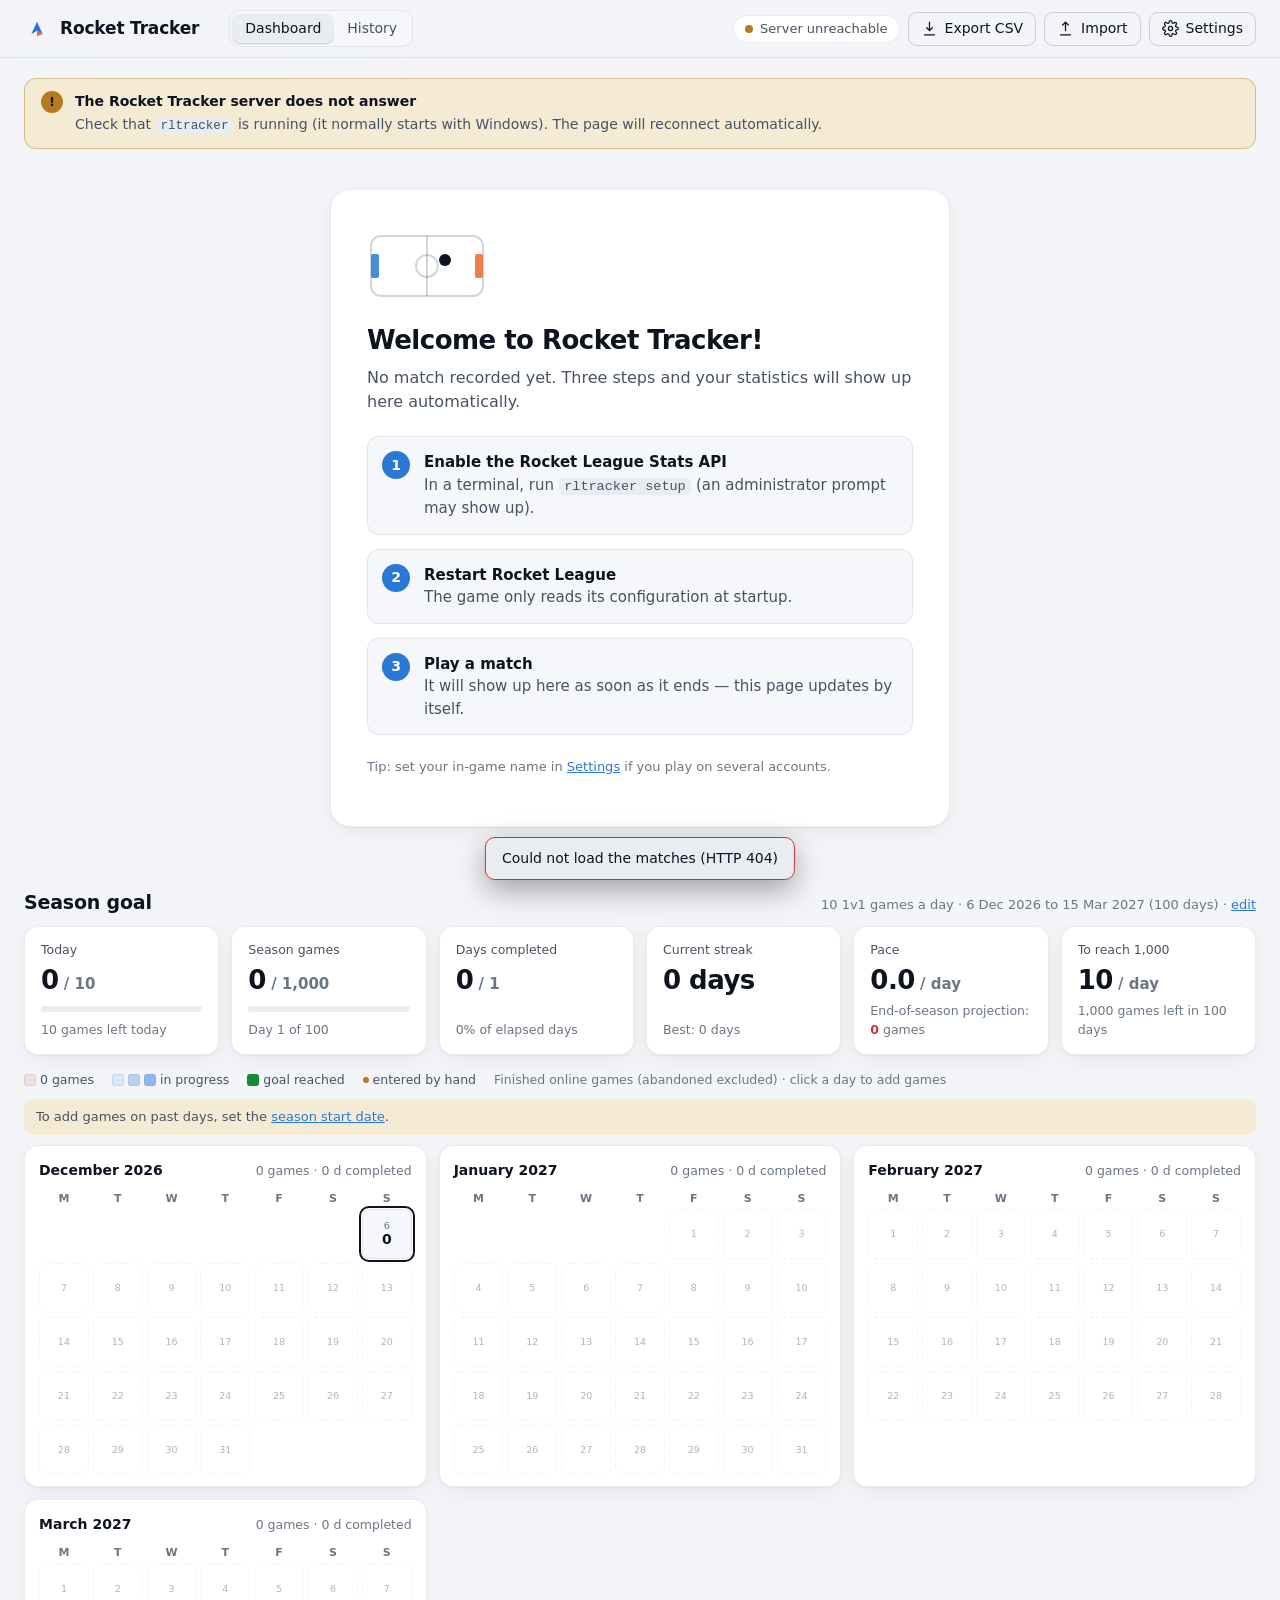
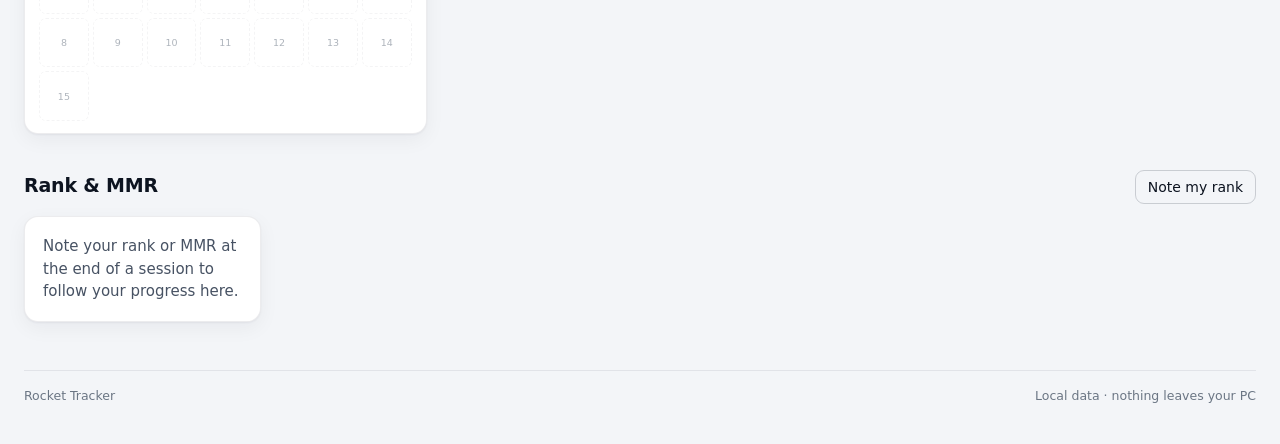
==== web/index.html @ 17d95bed "Leave out spectated matches and remove other accounts (v0.15.0) A match watched as a spectator is no" ====
<!doctype html>
<html lang="fr">
<head>
  <meta charset="utf-8">
  <meta name="viewport" content="width=device-width, initial-scale=1">
  <meta name="color-scheme" content="dark light">
  <title>Rocket Tracker</title>
  <link rel="icon" href="data:image/svg+xml,%3Csvg xmlns='http://www.w3.org/2000/svg' viewBox='0 0 32 32'%3E%3Ccircle cx='16' cy='16' r='14' fill='%230f1620'/%3E%3Cpath d='M9 22 L16 7 L23 22 L16 18 Z' fill='%233987e5'/%3E%3Cpath d='M16 18 L23 22 L16 25 Z' fill='%23d95926'/%3E%3C/svg%3E">
  <link rel="stylesheet" href="style.css">
</head>
<!-- Texts: data-i18n / data-i18n-html / data-i18n-attr keys of i18n.js (the French content is only a fallback). -->
<body>
  <header class="topbar">
    <div class="topbar-inner">
      <a class="brand" href="#/" data-i18n-attr="aria-label:ui.brandAria">
        <svg class="brand-mark" viewBox="0 0 32 32" aria-hidden="true">
          <path d="M9 22 L16 7 L23 22 L16 18 Z" fill="var(--us)"/>
          <path d="M16 18 L23 22 L16 25 Z" fill="var(--them)"/>
        </svg>
        <span>Rocket Tracker</span>
      </a>
      <nav class="nav" data-i18n-attr="aria-label:ui.mainNav">
        <a href="#/" data-nav="dash" data-i18n="nav.dash">Tableau de bord</a>
        <a href="#/history" data-nav="history" data-i18n="nav.history">Historique</a>
        <a href="#/players" data-nav="players" id="nav-players" hidden data-i18n="nav.players">Joueurs</a>
      </nav>
      <div class="topbar-actions">
        <label class="profile-switch" id="profile-switch" hidden>
          <span class="sr-only" data-i18n="profile.label">Compte affiché</span>
          <svg viewBox="0 0 24 24" aria-hidden="true"><circle cx="12" cy="8" r="4"/><path d="M4 21c1.5-4 4.5-6 8-6s6.5 2 8 6"/></svg>
          <select id="profile-sel" class="select" data-i18n-attr="title:profile.label"></select>
        </label>
        <button type="button" id="profile-del" class="icon-btn" hidden data-i18n-attr="title:profile.delete;aria-label:profile.delete">
          <svg viewBox="0 0 24 24" aria-hidden="true"><path d="M4 7h16M10 11v6M14 11v6M6 7l1 13h10l1-13M9 7V4h6v3"/></svg>
        </button>
        <span id="conn-pill" class="pill pill-muted" data-i18n-attr="title:st.pillTip">
          <span class="dot"></span><span class="pill-label" data-i18n="ui.connecting">Connexion…</span>
        </span>
        <a id="export-csv" class="btn btn-ghost" href="/api/export.csv" download data-i18n-attr="title:ui.exportTip">
          <svg viewBox="0 0 24 24" aria-hidden="true"><path d="M12 3v12m0 0-4-4m4 4 4-4M5 21h14" /></svg>
          <span class="hide-sm" data-i18n="ui.export">Export CSV</span>
        </a>
        <button id="import-btn" class="btn btn-ghost" type="button" data-i18n-attr="title:ui.importTip">
          <svg viewBox="0 0 24 24" aria-hidden="true"><path d="M12 15V3m0 0-4 4m4-4 4 4M5 21h14" /></svg>
          <span class="hide-sm" data-i18n="ui.import">Importer</span>
        </button>
        <input id="import-file" type="file" accept=".db,.json" multiple hidden>
        <button id="open-settings" class="btn btn-ghost" type="button" data-i18n-attr="title:ui.settings">
          <svg viewBox="0 0 24 24" aria-hidden="true"><circle cx="12" cy="12" r="3"/><path d="M19.4 15a1.7 1.7 0 0 0 .3 1.8l.1.1a2 2 0 1 1-2.8 2.8l-.1-.1a1.7 1.7 0 0 0-1.8-.3 1.7 1.7 0 0 0-1 1.5V21a2 2 0 1 1-4 0v-.1a1.7 1.7 0 0 0-1.1-1.5 1.7 1.7 0 0 0-1.8.3l-.1.1a2 2 0 1 1-2.8-2.8l.1-.1a1.7 1.7 0 0 0 .3-1.8 1.7 1.7 0 0 0-1.5-1H3a2 2 0 1 1 0-4h.1a1.7 1.7 0 0 0 1.5-1.1 1.7 1.7 0 0 0-.3-1.8l-.1-.1a2 2 0 1 1 2.8-2.8l.1.1a1.7 1.7 0 0 0 1.8.3H9a1.7 1.7 0 0 0 1-1.5V3a2 2 0 1 1 4 0v.1a1.7 1.7 0 0 0 1 1.5 1.7 1.7 0 0 0 1.8-.3l.1-.1a2 2 0 1 1 2.8 2.8l-.1.1a1.7 1.7 0 0 0-.3 1.8V9a1.7 1.7 0 0 0 1.5 1H21a2 2 0 1 1 0 4h-.1a1.7 1.7 0 0 0-1.5 1z"/></svg>
          <span class="hide-sm" data-i18n="ui.settings">Réglages</span>
        </button>
        <div id="user-menu" class="user-menu" hidden>
          <button type="button" class="btn btn-ghost" data-open-devices data-i18n-attr="title:ui.devicesTip">
            <svg viewBox="0 0 24 24" aria-hidden="true"><rect x="3" y="4" width="18" height="12" rx="2"/><path d="M8 20h8M12 16v4"/></svg>
            <span class="hide-sm" data-i18n="ui.devices">Appareils</span>
          </button>
          <form method="post" action="/auth/logout" class="logout-form">
            <button type="submit" class="btn btn-ghost user-btn" data-i18n-attr="title:ui.logoutTip">
              <span class="avatar sm" id="me-avatar" aria-hidden="true"></span><span class="hide-sm" id="me-name"></span>
              <svg viewBox="0 0 24 24" aria-hidden="true"><path d="M15 4h3a2 2 0 0 1 2 2v12a2 2 0 0 1-2 2h-3M10 17l5-5-5-5M15 12H4"/></svg>
              <span class="sr-only" data-i18n="ui.logout">Déconnexion</span>
            </button>
          </form>
        </div>
      </div>
    </div>
  </header>

  <main class="container">
    <section id="player-banner" class="card player-banner" hidden data-i18n-attr="aria-label:ui.playerShown"></section>
    <div id="warnings" class="warnings" aria-live="polite"></div>
    <section id="live" class="live" hidden aria-live="polite"></section>

    <!-- Onboarding (no match recorded yet) -->
    <section id="onboarding" class="onboarding" hidden>
      <div class="onboarding-card">
        <svg class="onboarding-art" viewBox="0 0 120 80" aria-hidden="true">
          <rect x="4" y="10" width="112" height="60" rx="10" fill="none" stroke="var(--border-strong)" stroke-width="2"/>
          <line x1="60" y1="10" x2="60" y2="70" stroke="var(--border-strong)" stroke-width="2"/>
          <circle cx="60" cy="40" r="11" fill="none" stroke="var(--border-strong)" stroke-width="2"/>
          <rect x="4" y="28" width="8" height="24" rx="2" fill="var(--us)" opacity=".85"/>
          <rect x="108" y="28" width="8" height="24" rx="2" fill="var(--them)" opacity=".85"/>
          <circle cx="78" cy="34" r="6" fill="var(--text)"/>
        </svg>
        <h1 data-i18n-html="onb.localTitle">Bienvenue sur Rocket Tracker&nbsp;!</h1>
        <p class="lead" data-i18n="onb.localLead">Aucun match enregistré pour l’instant. Trois étapes et vos statistiques apparaîtront ici automatiquement.</p>
        <ol class="steps">
          <li><span class="step-n">1</span><div data-i18n-html="onb.local1"><strong>Activez l’API Stats de Rocket League</strong><br>Dans un terminal, lancez <code>rltracker setup</code> (une demande d’autorisation administrateur peut apparaître).</div></li>
          <li><span class="step-n">2</span><div data-i18n-html="onb.local2"><strong>Redémarrez Rocket League</strong><br>Le jeu ne lit sa configuration qu’au démarrage.</div></li>
          <li><span class="step-n">3</span><div data-i18n-html="onb.local3"><strong>Jouez un match</strong><br>Il apparaîtra ici dès la fin de la partie — cette page se met à jour toute seule.</div></li>
        </ol>
        <p class="muted small" data-i18n-html="onb.localTip">Astuce&nbsp;: renseignez votre pseudo dans <button type="button" class="linklike" data-open-settings>Réglages</button> si vous jouez sur plusieurs comptes.</p>
      </div>
    </section>

    <div id="dashboard" hidden>
      <!-- Season goal (independent of the filters below) -->
      <section class="section goal-section" aria-labelledby="h-goal" id="goal-section">
        <div class="section-head">
          <h2 id="h-goal" data-i18n="ui.goalTitle">Objectif saison</h2>
          <p class="section-sub"><span id="goal-sub"></span><span data-goal-edit> · <button type="button" class="linklike" data-open-settings data-i18n="ui.edit">modifier</button></span></p>
        </div>
        <div class="goal-kpis" id="goal-kpis"></div>
        <div class="cal-legend" aria-hidden="true">
          <span><i class="cal-swatch miss"></i><span data-i18n="ui.calZero">0 game</span></span>
          <span><i class="cal-swatch l1"></i><i class="cal-swatch l2"></i><i class="cal-swatch l3"></i><span data-i18n="ui.calProgress">en cours</span></span>
          <span><i class="cal-swatch met"></i><span data-i18n="goal.reached">objectif atteint</span></span>
          <span><i class="cal-swatch manual"></i><span data-i18n="ui.calManual">saisie manuelle</span></span>
          <span class="muted"><span data-i18n="ui.calNote">Games en ligne terminées (abandons exclus)</span><span data-goal-edit data-i18n="ui.calClick"> · cliquez sur un jour pour ajouter des games</span></span>
        </div>
        <p class="goal-hint" id="goal-hint" hidden data-i18n-html="ui.goalHint">Pour saisir des games de jours passés, fixez la <button type="button" class="linklike" data-open-settings>date de début de saison</button>.</p>
        <div class="cal-grid" id="goal-cal"></div>
      </section>

      <!-- Rank & MMR noted by the player (independent of the filters below) -->
      <section class="section rank-section" aria-labelledby="h-rank" id="rank-section" hidden>
        <div class="section-head">
          <h2 id="h-rank" data-i18n="rank.title">Rang &amp; MMR</h2>
          <p class="section-sub"><button type="button" class="btn btn-ghost" id="rank-add" data-i18n="rank.add">Noter mon rang</button></p>
        </div>
        <div id="rank-prompt"></div>
        <div class="rank-cards" id="rank-cards"></div>
        <figure class="card chart-card" id="rank-chart-card" hidden>
          <figcaption><span class="card-title" data-i18n="rank.mmrTitle">MMR</span><div class="seg" id="rank-pl" role="radiogroup" data-i18n-attr="aria-label:rank.playlist"></div></figcaption>
          <div class="chart-box"><canvas id="c-mmr"></canvas></div>
        </figure>
        <details class="rank-log" id="rank-log-box" hidden><summary data-i18n="rank.log">Toutes les saisies</summary><ul id="rank-log"></ul></details>
      </section>

      <!-- Filters -->
      <section class="filters" data-i18n-attr="aria-label:ui.filters">
        <div class="filter-group">
          <span class="filter-label" data-i18n="tbl.mode">Mode</span>
          <div class="seg" id="f-mode" role="radiogroup" data-i18n-attr="aria-label:tbl.mode">
            <button type="button" data-v="all" data-i18n="common.all">Tous</button>
            <button type="button" data-v="1v1">1v1</button>
            <button type="button" data-v="2v2">2v2</button>
            <button type="button" data-v="3v3">3v3</button>
            <button type="button" data-v="other" data-i18n="common.other">Autres</button>
          </div>
        </div>
        <div class="filter-group">
          <span class="filter-label" data-i18n="ui.period">Période</span>
          <div class="seg" id="f-period" role="radiogroup" data-i18n-attr="aria-label:ui.period">
            <button type="button" data-v="7" data-i18n="ui.d7">7j</button>
            <button type="button" data-v="30" data-i18n="ui.d30">30j</button>
            <button type="button" data-v="90" data-i18n="ui.d90">90j</button>
            <button type="button" data-v="all" data-i18n="ui.allTime">Tout</button>
          </div>
        </div>
        <div class="filter-group">
          <label class="filter-label" for="f-tag" data-i18n="tbl.type">Type</label>
          <select id="f-tag" class="select">
            <option value="all" data-i18n="common.all">Tous</option>
          </select>
        </div>
        <div class="filter-group toggles">
          <label class="switch"><input type="checkbox" id="f-online"><span class="track"></span><span data-i18n="ui.onlineOnly">En ligne uniquement</span></label>
          <label class="switch"><input type="checkbox" id="f-abandoned"><span class="track"></span><span data-i18n="ui.excludeAbandoned">Exclure abandons</span></label>
        </div>
        <div class="filter-count" id="filter-count"></div>
      </section>

      <div id="no-results" class="no-results" hidden>
        <p><strong data-i18n="hist.noMatchTitle">Aucun match ne correspond à ces filtres.</strong></p>
        <p class="muted" data-i18n="ui.noResultsText">Élargissez la période ou le mode pour voir vos statistiques.</p>
      </div>

      <div id="content">
        <!-- KPIs -->
        <section class="section" aria-labelledby="h-kpi">
          <h2 id="h-kpi" class="sr-only" data-i18n="ui.kpis">Indicateurs clés</h2>
          <div class="kpi-grid" id="kpis"></div>
        </section>

        <!-- Progression -->
        <section class="section" aria-labelledby="h-prog">
          <div class="section-head">
            <h2 id="h-prog" data-i18n="ui.progTitle">Progression</h2>
            <p class="section-sub" data-i18n="ui.progSub">Moyennes glissantes sur les 20 derniers matchs</p>
          </div>
          <div class="grid grid-2">
            <figure class="card chart-card"><figcaption><span class="card-title" data-i18n="kpi.winrate">% de victoire</span><span class="card-meta" id="m-roll-wr"></span></figcaption><div class="chart-box"><canvas id="c-roll-wr"></canvas></div></figure>
            <figure class="card chart-card"><figcaption><span class="card-title" data-i18n="ui.goalDiffTitle">Différence de buts</span><span class="card-meta" id="m-roll-gd"></span></figcaption><div class="chart-box"><canvas id="c-roll-gd"></canvas></div></figure>
            <figure class="card chart-card"><figcaption><span class="card-title" data-i18n="kpi.avgScore">Score moyen</span><span class="card-meta" id="m-roll-score"></span></figcaption><div class="chart-box"><canvas id="c-roll-score"></canvas></div></figure>
            <figure class="card chart-card"><figcaption><span class="card-title" data-i18n="ui.perMatchTitle">Stats par match</span><span class="card-meta" data-i18n="ui.perMatchSub">buts, passes, arrêts et tirs</span></figcaption>
              <div class="mini-grid">
                <div class="mini"><div class="mini-head"><span data-i18n="perf.goals">Buts</span><b id="mv-goals"></b></div><div class="mini-box"><canvas id="c-roll-goals"></canvas></div></div>
                <div class="mini"><div class="mini-head"><span data-i18n="perf.assists">Passes</span><b id="mv-assists"></b></div><div class="mini-box"><canvas id="c-roll-assists"></canvas></div></div>
                <div class="mini"><div class="mini-head"><span data-i18n="perf.saves">Arrêts</span><b id="mv-saves"></b></div><div class="mini-box"><canvas id="c-roll-saves"></canvas></div></div>
                <div class="mini"><div class="mini-head"><span data-i18n="perf.shots">Tirs</span><b id="mv-shots"></b></div><div class="mini-box"><canvas id="c-roll-shots"></canvas></div></div>
              </div></figure>
          </div>
        </section>

        <!-- Activity -->
        <section class="section" aria-labelledby="h-act">
          <div class="section-head">
            <h2 id="h-act" data-i18n="ui.actTitle">Activité</h2>
            <p class="section-sub" id="act-sub" data-i18n="act.subDay">Matchs joués et % de victoire par jour</p>
          </div>
          <div class="grid grid-activity">
            <figure class="card chart-card"><figcaption><span class="card-title" data-i18n="ui.matchesPlayed">Matchs joués</span><span class="legend" id="lg-act"></span></figcaption><div class="chart-box"><canvas id="c-activity"></canvas></div></figure>
            <figure class="card chart-card"><figcaption><span class="card-title" data-i18n="kpi.winrate">% de victoire</span><span class="card-meta" data-i18n="ui.daysDecided">jours avec ≥ 1 match décidé</span></figcaption><div class="chart-box"><canvas id="c-activity-wr"></canvas></div></figure>
          </div>
        </section>

        <!-- Goal diff + per minute -->
        <section class="section" aria-labelledby="h-goals">
          <div class="section-head">
            <h2 id="h-goals" data-i18n="perf.goals">Buts</h2>
            <p class="section-sub" data-i18n="ui.goalsSub">Écarts au score final et moments où les buts tombent</p>
          </div>
          <div class="grid grid-2">
            <figure class="card chart-card"><figcaption><span class="card-title" data-i18n="ui.gdDist">Distribution des écarts de buts</span><span class="card-meta" id="m-gd"></span></figcaption><div class="chart-box"><canvas id="c-gd"></canvas></div></figure>
            <figure class="card chart-card"><figcaption><span class="card-title" data-i18n="ui.goalsPerMinute">Buts par minute de jeu</span><span class="legend" id="lg-gpm"></span></figcaption><div class="chart-box"><canvas id="c-gpm"></canvas></div></figure>
          </div>
        </section>

        <!-- Situations -->
        <section class="section" aria-labelledby="h-sit">
          <div class="section-head">
            <h2 id="h-sit" data-i18n="ui.sitTitle">Situations</h2>
            <p class="section-sub" data-i18n="ui.sitSub">Comment vous finissez les matchs selon leur scénario</p>
          </div>
          <div class="sit-grid" id="situations"></div>
        </section>

        <!-- Mental -->
        <section class="section" aria-labelledby="h-mental">
          <div class="section-head">
            <h2 id="h-mental" data-i18n="ui.mentalTitle">Mental</h2>
            <p class="section-sub" data-i18n-html="ui.mentalSub">Une session = des matchs espacés de moins de 30&nbsp;min</p>
          </div>
          <div class="grid grid-mental">
            <div class="card tilt-card" id="tilt"></div>
            <figure class="card chart-card"><figcaption><span class="card-title" data-i18n="ui.wrBySessionNo">% de victoire selon le n° du match dans la session</span><span class="card-meta" id="m-sess"></span></figcaption><div class="chart-box"><canvas id="c-session"></canvas></div></figure>
          </div>
        </section>

        <!-- Days & hours -->
        <section class="section" aria-labelledby="h-time">
          <div class="section-head">
            <h2 id="h-time" data-i18n-html="ui.timeTitle">Jours &amp; horaires</h2>
            <p class="section-sub" data-i18n-html="ui.timeSub">Quand gagnez-vous le plus&nbsp;? Heure locale de début de match</p>
          </div>
          <p class="time-summary" id="time-summary"></p>
          <div class="time-tiles" id="time-tiles"></div>
          <figure class="card chart-card mt">
            <figcaption><span class="card-title" data-i18n="ui.wrDayHour">% de victoire par jour et par heure</span><span class="card-meta" id="m-busy"></span></figcaption>
            <div class="hm-legend" aria-hidden="true"><span class="hm-scale"><span data-i18n="ui.moreLosses">Plus de défaites</span><i class="hm-ramp"></i><span data-i18n="ui.moreWins">Plus de victoires</span></span><span class="muted" data-i18n="ui.hmNote">· le chiffre = nombre de matchs · case pâle : moins de 3 matchs</span></div>
            <div class="hm-scroll"><div class="heatmap" id="time-heatmap" role="img" data-i18n-attr="aria-label:ui.hmAria"></div></div>
          </figure>
          <div class="grid grid-2 mt">
            <figure class="card chart-card"><figcaption><span class="card-title" data-i18n="ui.wrWeekday">% de victoire par jour de la semaine</span></figcaption><div class="chart-box"><canvas id="c-weekday"></canvas></div></figure>
            <figure class="card chart-card"><figcaption><span class="card-title" data-i18n="ui.wrHour">% de victoire par heure</span><span class="card-meta" data-i18n="ui.localTime">heure locale</span></figcaption><div class="chart-box"><canvas id="c-hour"></canvas></div></figure>
          </div>
        </section>

        <!-- Mechanics -->
        <section class="section" aria-labelledby="h-mech">
          <div class="section-head">
            <h2 id="h-mech" data-i18n-html="ui.mechTitle">Mécanique &amp; mouvement</h2>
            <p class="section-sub" id="mech-sub"></p>
          </div>
          <div class="mech-grid" id="mechanics"></div>
          <div class="card split-card" id="split"></div>
        </section>

        <!-- Statfeed + arenas -->
        <section class="section" aria-labelledby="h-feed">
          <div class="grid grid-2">
            <div>
              <div class="section-head"><h2 id="h-feed" data-i18n="ui.feedTitle">Actions favorites</h2><p class="section-sub" data-i18n="ui.feedSub">Événements du fil de stats (hors buts, passes, arrêts, tirs)</p></div>
              <figure class="card chart-card"><div class="chart-box chart-box-auto" id="feed-box"><canvas id="c-feed"></canvas></div></figure>
            </div>
            <div>
              <div class="section-head"><h2 data-i18n="ui.arenasTitle">Arènes</h2><p class="section-sub" data-i18n="ui.arenasSub">Résultats par terrain</p></div>
              <div class="card table-card"><div class="table-scroll"><table class="data-table" id="t-arenas"></table></div></div>
            </div>
          </div>
        </section>

        <!-- Teammates -->
        <section class="section" aria-labelledby="h-mates">
          <div class="section-head">
            <h2 id="h-mates" data-i18n="ui.matesTitle">Coéquipiers fréquents</h2>
            <p class="section-sub" data-i18n="ui.matesSub">Au moins 3 matchs ensemble</p>
          </div>
          <div class="card table-card"><div class="table-scroll"><table class="data-table" id="t-mates"></table></div></div>
        </section>

        <!-- Server mode: the other server players met in matches both recorded -->
        <section class="section" aria-labelledby="h-duos" id="duos-section" hidden>
          <div class="section-head">
            <h2 id="h-duos" data-i18n="ui.duosTitle">Duos du serveur</h2>
            <p class="section-sub" data-i18n="ui.duosSub">Matchs joués avec ou contre d’autres joueurs du serveur</p>
          </div>
          <div class="card table-card"><div class="table-scroll"><table class="data-table" id="t-duos"></table></div></div>
        </section>
      </div>

      <!-- Recent matches (independent of "no results" but follows filters) -->
      <section class="section" aria-labelledby="h-recent" id="recent-section">
        <div class="section-head">
          <h2 id="h-recent" data-i18n="ui.recentTitle">Derniers matchs</h2>
          <p class="section-sub"><span data-i18n="ui.recentSub">Cliquez sur une ligne pour le détail</span> · <a href="#/history" id="recent-all"><span data-i18n="ui.seeHistory">Voir tout l’historique</span> <span aria-hidden="true">→</span></a></p>
        </div>
        <div class="card table-card">
          <div class="table-scroll"><table class="data-table matches-table" id="t-matches"></table></div>
          <div class="table-foot"><button type="button" class="btn btn-ghost" id="more-matches" hidden data-i18n="common.showMore">Afficher plus</button></div>
        </div>
      </section>
    </div>

    <!-- History (#/history) -->
    <div id="view-history" hidden>
      <div class="page-head">
        <h1 id="h-history" tabindex="-1" data-i18n="nav.history">Historique</h1>
        <p class="section-sub" data-i18n="ui.histSub">Tous les matchs, jour par jour · cliquez sur un match pour le détail</p>
      </div>
      <section class="filters hist-filters" data-i18n-attr="aria-label:ui.histFilters">
        <div class="filter-group">
          <span class="filter-label" data-i18n="tbl.mode">Mode</span>
          <div class="seg" id="h-mode" role="radiogroup" data-i18n-attr="aria-label:tbl.mode">
            <button type="button" data-v="all" data-i18n="common.all">Tous</button>
            <button type="button" data-v="1v1">1v1</button>
            <button type="button" data-v="2v2">2v2</button>
            <button type="button" data-v="3v3">3v3</button>
            <button type="button" data-v="other" data-i18n="common.other">Autres</button>
          </div>
        </div>
        <div class="filter-group">
          <span class="filter-label" data-i18n="ui.result">Résultat</span>
          <div class="seg" id="h-result" role="radiogroup" data-i18n-attr="aria-label:ui.result">
            <button type="button" data-v="all" data-i18n="common.all">Tous</button>
            <button type="button" data-v="win" data-i18n="act.wins">Victoires</button>
            <button type="button" data-v="loss" data-i18n="act.losses">Défaites</button>
            <button type="button" data-v="abandoned" data-i18n="act.abandons">Abandons</button>
          </div>
        </div>
        <div class="filter-group">
          <span class="filter-label" data-i18n="ui.period">Période</span>
          <div class="seg" id="h-period" role="radiogroup" data-i18n-attr="aria-label:ui.period">
            <button type="button" data-v="7" data-i18n="ui.d7">7j</button>
            <button type="button" data-v="30" data-i18n="ui.d30">30j</button>
            <button type="button" data-v="90" data-i18n="ui.d90">90j</button>
            <button type="button" data-v="all" data-i18n="ui.allTime">Tout</button>
          </div>
        </div>
        <div class="filter-group">
          <label class="filter-label" for="h-tag" data-i18n="tbl.type">Type</label>
          <select id="h-tag" class="select"><option value="all" data-i18n="common.all">Tous</option></select>
        </div>
        <div class="filter-group hist-search">
          <label class="sr-only" for="h-q" data-i18n="ui.histSearchLabel">Rechercher un joueur ou une arène</label>
          <input type="search" id="h-q" class="input-search" data-i18n-attr="placeholder:ui.histSearch" autocomplete="off" spellcheck="false">
        </div>
        <div class="filter-group toggles">
          <label class="switch"><input type="checkbox" id="h-offline"><span class="track"></span><span data-i18n="ui.includeOffline">Inclure hors ligne</span></label>
        </div>
      </section>
      <p class="hist-summary" id="hist-summary" aria-live="polite"></p>
      <div id="hist-list" class="hist-list"></div>
      <div class="hist-more-wrap"><button type="button" class="btn" id="hist-more" hidden data-i18n="common.showMore">Afficher plus</button></div>
    </div>

    <!-- Match page (#/match/<id>) -->
    <div id="view-match" hidden></div>

    <!-- Players & leaderboard (#/players, server mode) -->
    <div id="view-players" hidden>
      <div class="page-head">
        <h1 id="h-players" tabindex="-1" data-i18n="nav.players">Joueurs</h1>
        <p class="section-sub" id="players-count"></p>
      </div>
      <section class="filters" data-i18n-attr="aria-label:ui.playersSearch">
        <div class="filter-group hist-search players-search">
          <label class="sr-only" for="p-q" data-i18n="ui.playersSearch">Rechercher un joueur</label>
          <input type="search" id="p-q" class="input-search" data-i18n-attr="placeholder:ui.playersSearchPh" autocomplete="off" spellcheck="false">
        </div>
      </section>
      <div id="players-list" class="players-grid"></div>

      <section class="section" aria-labelledby="h-lb">
        <div class="section-head">
          <h2 id="h-lb" data-i18n="ui.lbTitle">Classement</h2>
          <p class="section-sub" data-i18n="ui.lbSub">Matchs en ligne terminés (abandons exclus) · cliquez sur une colonne pour trier</p>
        </div>
        <section class="filters" data-i18n-attr="aria-label:ui.lbFilters">
          <div class="filter-group">
            <span class="filter-label" data-i18n="tbl.mode">Mode</span>
            <div class="seg" id="lb-mode" role="radiogroup" data-i18n-attr="aria-label:tbl.mode">
              <button type="button" data-v="all" data-i18n="common.all">Tous</button>
              <button type="button" data-v="1v1">1v1</button>
              <button type="button" data-v="2v2">2v2</button>
              <button type="button" data-v="3v3">3v3</button>
              <button type="button" data-v="other" data-i18n="common.other">Autres</button>
            </div>
          </div>
          <div class="filter-group">
            <span class="filter-label" data-i18n="ui.period">Période</span>
            <div class="seg" id="lb-period" role="radiogroup" data-i18n-attr="aria-label:ui.period">
              <button type="button" data-v="7" data-i18n="ui.d7">7j</button>
              <button type="button" data-v="30" data-i18n="ui.d30">30j</button>
              <button type="button" data-v="90" data-i18n="ui.d90">90j</button>
              <button type="button" data-v="all" data-i18n="ui.allTime">Tout</button>
            </div>
          </div>
          <div class="filter-group">
            <label class="filter-label" for="lb-tag" data-i18n="tbl.type">Type</label>
            <select id="lb-tag" class="select"></select>
          </div>
          <div class="filter-group">
            <label class="filter-label" for="lb-min" data-i18n="ui.minimum">Minimum</label>
            <select id="lb-min" class="select">
              <option value="1" data-i18n="ui.min1">1 match</option><option value="5" data-i18n="ui.min5">5 matchs</option><option value="10" data-i18n="ui.min10">10 matchs</option>
              <option value="20" data-i18n="ui.min20">20 matchs</option><option value="50" data-i18n="ui.min50">50 matchs</option>
            </select>
          </div>
        </section>
        <div class="card table-card"><div class="table-scroll"><table class="data-table lb-table" id="t-leaders"></table></div></div>
        <p class="muted small lb-note" id="lb-note"></p>
      </section>
    </div>

    <footer class="footer">
      <span id="footer-version">Rocket Tracker</span>
      <span id="footer-note" data-i18n="footer.local">Données locales · rien ne quitte votre PC</span>
    </footer>
  </main>

  <dialog id="settings" class="modal">
    <form method="dialog" id="settings-form">
      <header class="modal-head">
        <h2 data-i18n="ui.settings">Réglages</h2>
        <button type="button" class="icon-btn" data-close data-i18n-attr="aria-label:common.close">×</button>
      </header>
      <div class="modal-body">
        <label class="field">
          <span data-i18n="set.lang">Langue</span>
          <select name="lang" class="select">
            <option value="fr">Français</option><option value="en">English</option>
          </select>
        </label>
        <label class="field">
          <span data-i18n="set.names">Pseudo(s) en jeu</span>
          <input type="text" name="player_names" data-i18n-attr="placeholder:set.namesPh" autocomplete="off">
          <small data-i18n="set.namesHelp">Séparés par des virgules. Laisser vide pour la détection automatique.</small>
        </label>
        <label class="field">
          <span data-i18n="set.ids">Identifiant(s) de plateforme</span>
          <input type="text" name="player_ids" placeholder="Epic|abc123|0" autocomplete="off">
          <small data-i18n-html="set.idsHelp">Prioritaires sur les pseudos. Format <code>Plateforme|Uid|Écran</code>.</small>
        </label>
        <label class="field">
          <span data-i18n="set.defaultTag">Type de match par défaut</span>
          <select name="default_tag" class="select"></select>
          <small data-i18n="set.defaultTagHelp">Appliqué aux nouveaux matchs (l’API ne distingue pas classé / occasionnel).</small>
        </label>
        <label class="field">
          <span data-i18n="set.tilt">Alerte anti-tilt</span>
          <select name="tilt_streak" class="select"></select>
          <small data-i18n="set.tiltHelp">Notification Windows qui suggère une pause, chiffres de votre historique à l’appui.</small>
        </label>
        <div class="field discord-only" hidden>
          <label for="set-discord" data-i18n="set.discord">Mon webhook Discord</label>
          <div class="field-inline">
            <input type="url" id="set-discord" name="discord_webhook" placeholder="https://discord.com/api/webhooks/…" autocomplete="off" spellcheck="false">
            <button type="button" class="btn btn-ghost" id="discord-test" data-i18n="set.discordTest">Tester</button>
          </div>
          <small data-i18n-html="set.discordHelp">Vos prolongations, triplés, remontadas et séries, le récap de chaque session et le classement de la semaine arrivent dans <b>votre</b> salon. Discord : paramètres du salon → Intégrations → Webhooks. Vide : rien n’est publié.</small>
        </div>
        <fieldset class="field-group">
          <legend data-i18n="ui.goalTitle">Objectif saison</legend>
          <div class="field-row">
            <label class="field">
              <span data-i18n="tbl.mode">Mode</span>
              <select name="goal_mode" class="select">
                <option value="1v1">1v1</option><option value="2v2">2v2</option><option value="3v3">3v3</option>
                <option value="4v4">4v4</option><option value="all" data-i18n="set.allModes">Tous modes</option>
              </select>
            </label>
            <label class="field">
              <span data-i18n="set.gamesPerDay">Games par jour</span>
              <input type="number" name="goal_daily" min="1" max="200" step="1" inputmode="numeric">
            </label>
          </div>
          <div class="field-row">
            <label class="field"><span data-i18n="set.seasonStart">Début de saison</span><input type="date" name="goal_start"></label>
            <label class="field"><span data-i18n="set.seasonEnd">Fin de saison</span><input type="date" name="goal_end"></label>
          </div>
          <small data-i18n-html="set.seasonHelp">Vide&nbsp;: la saison commence à votre première game du mode et dure 100 jours.</small>
        </fieldset>
        <label class="field local-only">
          <span data-i18n="set.rlDir">Dossier d’installation de Rocket League</span>
          <input type="text" name="rl_install_dir" data-i18n-attr="placeholder:set.rlDirPh" autocomplete="off">
        </label>
        <p class="form-msg" id="settings-msg" role="status"></p>
      </div>
      <footer class="modal-foot">
        <button type="button" class="btn btn-ghost" data-close data-i18n="common.cancel">Annuler</button>
        <button type="submit" class="btn btn-primary" id="settings-save" data-i18n="common.save">Enregistrer</button>
      </footer>
    </form>
  </dialog>

  <dialog id="rank-dialog" class="modal">
    <form method="dialog" id="rank-form">
      <header class="modal-head">
        <h2><span data-i18n="rank.dialogTitle">Noter mon rang</span> <small class="muted" id="rank-account"></small></h2>
        <button type="button" class="icon-btn" data-close data-i18n-attr="aria-label:common.close">×</button>
      </header>
      <div class="modal-body">
        <label class="field">
          <span data-i18n="rank.playlist">Playlist</span>
          <select name="playlist" class="select" id="rank-playlist"></select>
        </label>
        <fieldset class="field-group">
          <legend data-i18n="rank.rank">Rang</legend>
          <div class="rank-picker" id="rank-families" role="radiogroup" data-i18n-attr="aria-label:rank.rank"></div>
          <div class="rank-sub" id="rank-sub">
            <div class="seg" id="rank-level" role="radiogroup" data-i18n-attr="aria-label:rank.level"></div>
            <div class="seg" id="rank-division" role="radiogroup" data-i18n-attr="aria-label:rank.division"></div>
          </div>
          <p class="rank-preview" id="rank-preview"></p>
        </fieldset>
        <label class="field">
          <span data-i18n="rank.mmr">MMR</span>
          <input type="number" name="mmr" min="0" max="5000" step="1" inputmode="numeric" data-i18n-attr="placeholder:rank.mmrPh">
          <small data-i18n="rank.help">Rang, MMR ou les deux : visibles dans le jeu (onglet Compétitif) ou sur votre profil tracker.</small>
        </label>
        <p class="form-msg" id="rank-msg" role="status"></p>
      </div>
      <footer class="modal-foot">
        <button type="button" class="btn btn-ghost" data-close data-i18n="common.cancel">Annuler</button>
        <button type="submit" class="btn btn-primary" data-i18n="common.save">Enregistrer</button>
      </footer>
    </form>
  </dialog>

  <dialog id="day-dialog" class="modal">
    <form method="dialog" id="day-form">
      <header class="modal-head">
        <h2 id="day-title"></h2>
        <button type="button" class="icon-btn" data-close data-i18n-attr="aria-label:common.close">×</button>
      </header>
      <div class="modal-body">
        <p class="muted small" data-i18n="day.help">Ajoutez les games jouées sans le tracker (avant son installation, PC éteint…). Elles s’ajoutent aux games suivies automatiquement et comptent dans l’objectif saison. Mettez 0 pour effacer.</p>
        <table class="day-table">
          <thead><tr><th data-i18n="tbl.mode">Mode</th><th class="r" data-i18n="day.tracked">Suivies</th><th data-i18n="day.added">Games ajoutées</th><th data-i18n="day.ofWhichWins">Dont victoires</th></tr></thead>
          <tbody id="day-rows"></tbody>
        </table>
        <p class="form-msg" id="day-msg" role="status"></p>
      </div>
      <footer class="modal-foot">
        <button type="button" class="btn btn-ghost" data-close data-i18n="common.cancel">Annuler</button>
        <button type="submit" class="btn btn-primary" data-i18n="common.save">Enregistrer</button>
      </footer>
    </form>
  </dialog>

  <dialog id="devices" class="modal modal-wide">
    <form method="dialog" id="devices-form">
      <header class="modal-head">
        <h2 data-i18n="ui.devices">Appareils</h2>
        <button type="button" class="icon-btn" data-close data-i18n-attr="aria-label:common.close">×</button>
      </header>
      <div class="modal-body">
        <p class="muted small" data-i18n="dev.help">Chaque PC de jeu fait tourner l’agent Rocket Tracker, qui suit vos parties et les envoie à ce serveur avec son propre jeton. Révoquer un appareil coupe son accès sans toucher à vos matchs.</p>
        <div id="devices-list"></div>
        <div class="dev-create">
          <label class="field"><span data-i18n="dev.new">Nouvel appareil</span><input type="text" name="name" data-i18n-attr="placeholder:dev.namePh" maxlength="60" autocomplete="off"></label>
          <button type="submit" class="btn btn-primary" data-i18n="dev.create">Créer un jeton</button>
        </div>
        <div id="device-new" class="dev-new" hidden>
          <p id="device-new-text"></p>
          <div class="cmd-box"><code id="device-cmd"></code><button type="button" class="btn btn-ghost" id="device-copy" data-i18n="dev.copy">Copier</button></div>
          <p class="muted small" data-i18n-html="dev.after">Elle active l’API Stats de Rocket League, enregistre l’agent au démarrage de Windows et le lance. Pour envoyer aussi vos anciens matchs enregistrés localement&nbsp;: <code>rltracker agent import</code>.</p>
        </div>
        <p class="form-msg" id="devices-msg" role="status"></p>
      </div>
    </form>
  </dialog>

  <div id="toast" class="toast" role="status" hidden></div>

  <script src="vendor/chart.umd.min.js"></script>
  <script src="i18n.js"></script>
  <script src="app.js"></script>
</body>
</html>
---- web/style.css ----
/* Rocket Tracker dashboard — dark by default, light when the OS asks for it. */
:root {
  color-scheme: dark;
  --bg: #0b0f15;
  --bg-glow: rgba(57, 135, 229, 0.10);
  --surface: #131922;
  --surface-2: #1a222d;
  --surface-3: #222c39;
  --border: rgba(255, 255, 255, 0.07);
  --border-strong: rgba(255, 255, 255, 0.16);
  --text: #f2f5f9;
  --text-2: #b9c2cf;
  --muted: #7f8a99;
  --grid: #222b36;
  --axis: #34404e;
  --us: #3987e5;
  --us-soft: rgba(57, 135, 229, 0.14);
  --them: #d95926;
  --them-soft: rgba(217, 89, 38, 0.14);
  --win: #22b14c;
  --win-soft: rgba(34, 177, 76, 0.14);
  --loss: #e05252;
  --loss-soft: rgba(224, 82, 82, 0.14);
  --neutral: #6b7686;
  --warn: #fab219;
  --warn-soft: rgba(250, 178, 25, 0.12);
  --focus: #6da7ec;
  --shadow: 0 1px 0 rgba(255, 255, 255, 0.03) inset, 0 8px 24px rgba(0, 0, 0, 0.25);
  --radius: 14px;
  --radius-sm: 9px;
  --font: system-ui, -apple-system, "Segoe UI", Roboto, "Helvetica Neue", Arial, sans-serif;
  --mono: ui-monospace, "Cascadia Code", Consolas, monospace;
}
@media (prefers-color-scheme: light) {
  :root:not([data-theme="dark"]) {
    color-scheme: light;
    --bg: #f3f5f8;
    --bg-glow: rgba(42, 120, 214, 0.08);
    --surface: #ffffff;
    --surface-2: #f5f7fa;
    --surface-3: #e9edf2;
    --border: rgba(15, 23, 42, 0.08);
    --border-strong: rgba(15, 23, 42, 0.18);
    --text: #0d1420;
    --text-2: #475263;
    --muted: #6b7684;
    --grid: #e6e9ee;
    --axis: #c5ccd6;
    --us: #2a78d6;
    --us-soft: rgba(42, 120, 214, 0.10);
    --them: #eb6834;
    --them-soft: rgba(235, 104, 52, 0.12);
    --win: #138a36;
    --win-soft: rgba(19, 138, 54, 0.10);
    --loss: #c93636;
    --loss-soft: rgba(201, 54, 54, 0.10);
    --neutral: #9aa3af;
    --warn: #b7791f;
    --warn-soft: rgba(250, 178, 25, 0.16);
    --focus: #2a78d6;
    --shadow: 0 1px 2px rgba(15, 23, 42, 0.05), 0 6px 20px rgba(15, 23, 42, 0.05);
  }
}

*, *::before, *::after { box-sizing: border-box; }
[hidden] { display: none !important; }
html { -webkit-text-size-adjust: 100%; }
body {
  margin: 0;
  font-family: var(--font);
  font-size: 15px;
  line-height: 1.5;
  color: var(--text);
  background: var(--bg);
  background-image: radial-gradient(1200px 500px at 15% -10%, var(--bg-glow), transparent 60%),
                    radial-gradient(900px 400px at 100% -10%, rgba(217, 89, 38, 0.06), transparent 60%);
  background-repeat: no-repeat;
  min-height: 100vh;
  overflow-x: hidden;
}
h1, h2, h3 { margin: 0; line-height: 1.25; }
a { color: var(--us); }
code { font-family: var(--mono); font-size: .9em; background: var(--surface-3); padding: .1em .4em; border-radius: 5px; }
button, input, select { font: inherit; color: inherit; }
:focus-visible { outline: 2px solid var(--focus); outline-offset: 2px; }
.sr-only { position: absolute; width: 1px; height: 1px; overflow: hidden; clip: rect(0 0 0 0); white-space: nowrap; }
.muted { color: var(--muted); }
.small { font-size: 13px; }
.mt { margin-top: 16px; }
.num { font-variant-numeric: tabular-nums; }

/* ---------- Top bar ---------- */
.topbar {
  position: sticky; top: 0; z-index: 30;
  background: color-mix(in srgb, var(--bg) 82%, transparent);
  backdrop-filter: blur(12px);
  -webkit-backdrop-filter: blur(12px);
  border-bottom: 1px solid var(--border);
}
.topbar-inner { max-width: 1400px; margin: 0 auto; padding: 10px 24px; display: flex; align-items: center; justify-content: space-between; gap: 12px; }
.brand { display: flex; align-items: center; gap: 10px; font-weight: 700; font-size: 17px; letter-spacing: -.01em; color: var(--text); text-decoration: none; }
.brand-mark { width: 26px; height: 26px; }
.topbar-actions { display: flex; align-items: center; gap: 8px; min-width: 0; }

.btn {
  display: inline-flex; align-items: center; gap: 7px;
  height: 34px; padding: 0 12px;
  border-radius: 9px; border: 1px solid var(--border-strong);
  background: var(--surface); color: var(--text);
  font-size: 14px; font-weight: 500; text-decoration: none; cursor: pointer;
  transition: background .15s, border-color .15s;
}
.btn:hover { background: var(--surface-2); border-color: var(--muted); }
.btn svg { width: 17px; height: 17px; fill: none; stroke: currentColor; stroke-width: 1.8; stroke-linecap: round; stroke-linejoin: round; }
.btn-ghost { background: transparent; }
.btn-primary { background: var(--us); border-color: var(--us); color: #fff; }
.btn-primary:hover { background: color-mix(in srgb, var(--us) 85%, #000); border-color: transparent; }
.btn-danger { color: var(--loss); }
.icon-btn { width: 32px; height: 32px; border: 0; border-radius: 8px; background: transparent; color: var(--muted); font-size: 22px; line-height: 1; cursor: pointer; }
.icon-btn:hover { background: var(--surface-3); color: var(--text); }
.linklike { border: 0; background: none; padding: 0; color: var(--us); cursor: pointer; text-decoration: underline; }

.pill { display: inline-flex; align-items: center; gap: 7px; height: 28px; padding: 0 11px; border-radius: 999px; font-size: 13px; font-weight: 500; border: 1px solid var(--border); background: var(--surface); color: var(--text-2); white-space: nowrap; }
.pill .dot { width: 8px; height: 8px; border-radius: 50%; background: var(--neutral); flex: none; }
.pill-ok .dot { background: var(--win); box-shadow: 0 0 0 3px var(--win-soft); }
.pill-live .dot { background: var(--loss); box-shadow: 0 0 0 3px var(--loss-soft); animation: pulse 1.6s infinite; }
.pill-warn .dot { background: var(--warn); }
@keyframes pulse { 50% { box-shadow: 0 0 0 6px transparent; } }

/* ---------- Layout ---------- */
.container { max-width: 1400px; margin: 0 auto; padding: 20px 24px 40px; }
.section { margin-top: 36px; }
.section-head { display: flex; align-items: baseline; justify-content: space-between; gap: 6px 16px; flex-wrap: wrap; margin-bottom: 12px; }
.section-head h2 { font-size: 19px; font-weight: 650; letter-spacing: -.01em; }
.section-sub { margin: 0; color: var(--muted); font-size: 13px; }
.grid { display: grid; gap: 16px; }
.grid-2 { grid-template-columns: repeat(2, minmax(0, 1fr)); }
.grid-activity { grid-template-columns: minmax(0, 3fr) minmax(0, 2fr); }
.grid-mental { grid-template-columns: minmax(0, 2fr) minmax(0, 3fr); }

.card { background: var(--surface); border: 1px solid var(--border); border-radius: var(--radius); box-shadow: var(--shadow); min-width: 0; }
.chart-card { margin: 0; padding: 16px 16px 12px; display: flex; flex-direction: column; }
.chart-card figcaption { display: flex; align-items: baseline; justify-content: space-between; gap: 4px 12px; flex-wrap: wrap; margin-bottom: 10px; }
.card-title { font-size: 14px; font-weight: 600; color: var(--text); }
.card-meta { font-size: 12.5px; color: var(--muted); }
.chart-box { position: relative; height: 240px; }
.chart-box-auto { height: auto; min-height: 120px; }

.legend { display: inline-flex; flex-wrap: wrap; gap: 4px 14px; font-size: 12.5px; color: var(--text-2); }
.legend i { display: inline-block; width: 10px; height: 10px; border-radius: 3px; margin-right: 6px; vertical-align: -1px; }
.legend i.line { height: 3px; width: 14px; border-radius: 2px; vertical-align: 3px; }

/* ---------- Warnings / live ---------- */
.warnings { display: grid; gap: 10px; }
.warnings:empty { display: none; }
.warning { display: flex; gap: 12px; align-items: flex-start; padding: 12px 16px; border-radius: 12px; border: 1px solid color-mix(in srgb, var(--warn) 40%, transparent); background: var(--warn-soft); font-size: 14px; }
.warning.info { border-color: var(--border-strong); background: var(--surface); }
.warning .w-icon { flex: none; width: 22px; height: 22px; border-radius: 50%; display: grid; place-items: center; font-weight: 800; font-size: 13px; background: var(--warn); color: #1b1300; }
.warning.info .w-icon { background: var(--surface-3); color: var(--text-2); }
.warning strong { display: block; }
.warning p { margin: 2px 0 0; color: var(--text-2); }
.warning p.w-actions { margin-top: 8px; }

.live { margin-top: 14px; padding: 14px 18px; border-radius: var(--radius); border: 1px solid var(--border-strong);
  background: linear-gradient(90deg, var(--us-soft), transparent 35%, transparent 65%, var(--them-soft)), var(--surface);
  display: grid; grid-template-columns: auto 1fr auto; align-items: center; gap: 12px 24px; }
.live-tag { display: inline-flex; align-items: center; gap: 8px; font-weight: 700; font-size: 12px; letter-spacing: .08em; text-transform: uppercase; color: var(--loss); }
.live-tag .dot { width: 9px; height: 9px; border-radius: 50%; background: var(--loss); animation: pulse 1.6s infinite; box-shadow: 0 0 0 3px var(--loss-soft); }
.live-meta { color: var(--text-2); font-size: 13px; margin-top: 2px; }
.live-score { display: flex; align-items: center; justify-content: center; gap: 16px; font-weight: 750; font-size: 34px; letter-spacing: -.02em; }
.live-score .us { color: var(--text); border-bottom: 3px solid var(--us); padding: 0 6px; }
.live-score .them { color: var(--text); border-bottom: 3px solid var(--them); padding: 0 6px; }
.live-score .clock { font-size: 15px; font-weight: 600; color: var(--text-2); min-width: 64px; text-align: center; font-variant-numeric: tabular-nums; }
.live-score .clock.ot { color: var(--warn); }
.live-me { display: flex; gap: 16px; font-size: 13px; color: var(--text-2); }
.live-me b { display: block; font-size: 18px; color: var(--text); font-weight: 650; }
/* account switcher */
.profile-switch { display: inline-flex; align-items: center; gap: 6px; color: var(--text-2); }
.profile-switch svg { width: 18px; height: 18px; fill: none; stroke: currentColor; stroke-width: 1.8; stroke-linecap: round; }
.profile-switch select { max-width: 240px; }
#profile-del svg { width: 18px; height: 18px; fill: none; stroke: currentColor; stroke-width: 1.8; stroke-linecap: round; stroke-linejoin: round; vertical-align: middle; }
@media (max-width: 700px) { .profile-switch select { max-width: 140px; } }

/* rank & MMR */
.rank-cards { display: grid; gap: 12px; grid-template-columns: repeat(auto-fill, minmax(230px, 1fr)); }
.rank-card { display: flex; gap: 14px; align-items: center; padding: 14px 16px; }
.rank-card .rank-icon { flex: none; filter: drop-shadow(0 2px 4px rgba(0,0,0,.25)); }
.rank-card-body { display: flex; flex-direction: column; gap: 2px; min-width: 0; }
.rank-card-name { font-size: 17px; font-weight: 680; display: flex; align-items: center; gap: 8px; flex-wrap: wrap; }
.rank-card-mmr { font-size: 13.5px; color: var(--text-2); }
.rank-card-mmr b { font-size: 20px; color: var(--text); font-weight: 680; }
.rank-card-mmr .pos { color: var(--win); font-weight: 600; }
.rank-card-mmr .neg { color: var(--loss); font-weight: 600; }
.rank-empty { padding: 18px; color: var(--text-2); }
.rank-empty p { margin: 0; }
.rank-pips { display: inline-flex; gap: 3px; }
.rank-pips i { width: 7px; height: 7px; border-radius: 50%; background: var(--surface-3); border: 1px solid var(--border-strong); }
.rank-pips i.on { background: var(--text-2); border-color: var(--text-2); }
.rank-section #rank-chart-card { margin-top: 12px; }
.rank-section #rank-chart-card figcaption { display: flex; justify-content: space-between; align-items: center; gap: 10px; flex-wrap: wrap; }
.rank-section #rank-prompt:not(:empty) { margin-bottom: 12px; }
.rank-log { margin-top: 12px; font-size: 13.5px; }
.rank-log summary { cursor: pointer; color: var(--text-2); }
.rank-log ul { list-style: none; margin: 8px 0 0; padding: 0; }
.rank-log li { display: flex; align-items: center; gap: 12px; padding: 6px 0; border-bottom: 1px solid var(--border); }
.rank-log li:last-child { border-bottom: 0; }
.rank-log-when { color: var(--muted); min-width: 150px; }
.rank-log-pl { min-width: 110px; color: var(--text-2); }
.rank-log-what { display: inline-flex; align-items: center; gap: 6px; flex: 1; }
.rank-picker { display: grid; grid-template-columns: repeat(auto-fill, minmax(82px, 1fr)); gap: 6px; }
.rank-picker button { display: flex; flex-direction: column; align-items: center; gap: 3px; padding: 8px 4px; border-radius: 10px; border: 1px solid var(--border); background: var(--surface-2); color: var(--text-2); font-size: 11.5px; cursor: pointer; }
.rank-picker button:hover { color: var(--text); border-color: var(--border-strong); }
.rank-picker button[aria-checked="true"] { border-color: var(--us); background: var(--us-soft); color: var(--text); }
.rank-sub { display: flex; gap: 10px; flex-wrap: wrap; margin-top: 10px; }
.rank-preview { display: flex; align-items: center; gap: 6px; margin: 10px 0 0; min-height: 28px; font-size: 13.5px; }
@media (max-width: 520px) { .rank-log-when { min-width: 0; } .rank-log li { flex-wrap: wrap; gap: 4px 10px; } }
.field-inline { display: flex; gap: 8px; }
.field-inline input { flex: 1; min-width: 0; }
.chip.shared { background: var(--us-soft); }
.shared-table td.best { color: var(--text); font-weight: 700; }
.shared-table tbody th { text-transform: none; letter-spacing: 0; font-size: 13.5px; font-weight: 500; color: var(--text-2); background: none; }
.shared-table .team-dot { display: inline-block; width: 8px; height: 8px; border-radius: 50%; margin-right: 6px; vertical-align: 1px; }
.shared-table th a { color: inherit; }
.live-met { grid-column: 1 / -1; display: flex; flex-wrap: wrap; align-items: baseline; gap: 4px 12px; font-size: 13px; color: var(--text-2); border-top: 1px solid var(--border); padding-top: 10px; }
.live-met > span { font-weight: 650; color: var(--text); }
.live-met ul { display: flex; flex-wrap: wrap; gap: 4px 16px; margin: 0; padding: 0; list-style: none; }
.live-met li { padding-left: 10px; border-left: 3px solid var(--them); }
.live-met li.met-mate { border-left-color: var(--us); }
.live-met b { color: var(--text); font-weight: 600; }

/* ---------- Onboarding ---------- */
.onboarding { display: grid; place-items: center; padding: 40px 0; }
.onboarding-card { max-width: 620px; width: 100%; padding: 36px; text-align: left; background: var(--surface); border: 1px solid var(--border); border-radius: 20px; box-shadow: var(--shadow); }
.onboarding-art { width: 120px; height: 80px; display: block; margin-bottom: 18px; }
.onboarding h1 { font-size: 26px; letter-spacing: -.02em; }
.lead { color: var(--text-2); font-size: 16px; margin: 10px 0 22px; }
.steps { list-style: none; padding: 0; margin: 0 0 22px; display: grid; gap: 14px; }
.steps li { display: flex; gap: 14px; align-items: flex-start; padding: 14px; background: var(--surface-2); border-radius: 12px; border: 1px solid var(--border); color: var(--text-2); }
.steps strong { color: var(--text); }
.step-n { flex: none; width: 28px; height: 28px; border-radius: 50%; display: grid; place-items: center; font-weight: 700; background: var(--us); color: #fff; font-size: 14px; }

/* ---------- Filters ---------- */
.filters { margin-top: 14px; display: flex; align-items: center; flex-wrap: wrap; gap: 12px 22px; padding: 12px 16px; background: var(--surface); border: 1px solid var(--border); border-radius: var(--radius); }
.filter-group { display: flex; align-items: center; gap: 10px; flex-wrap: wrap; }
.filter-label { font-size: 12px; font-weight: 600; text-transform: uppercase; letter-spacing: .06em; color: var(--muted); }
.seg { display: inline-flex; padding: 3px; border-radius: 10px; background: var(--surface-2); border: 1px solid var(--border); }
.seg button { border: 0; background: transparent; color: var(--text-2); padding: 5px 11px; border-radius: 7px; font-size: 13.5px; font-weight: 500; cursor: pointer; }
.seg button:hover { color: var(--text); }
.seg button[aria-checked="true"] { background: var(--surface-3); color: var(--text); box-shadow: 0 1px 2px rgba(0,0,0,.2); }
.select { height: 32px; padding: 0 30px 0 10px; border-radius: 9px; border: 1px solid var(--border-strong); background: var(--surface-2); color: var(--text); font-size: 13.5px; appearance: none; -webkit-appearance: none;
  background-image: linear-gradient(45deg, transparent 50%, var(--muted) 50%), linear-gradient(135deg, var(--muted) 50%, transparent 50%);
  background-position: calc(100% - 15px) 14px, calc(100% - 10px) 14px; background-size: 5px 5px; background-repeat: no-repeat; cursor: pointer; }
.toggles { gap: 18px; }
.switch { display: inline-flex; align-items: center; gap: 9px; font-size: 13.5px; color: var(--text-2); cursor: pointer; user-select: none; }
.switch input { position: absolute; opacity: 0; width: 1px; height: 1px; }
.switch .track { width: 34px; height: 20px; border-radius: 999px; background: var(--surface-3); border: 1px solid var(--border-strong); position: relative; transition: background .15s; flex: none; }
.switch .track::after { content: ""; position: absolute; top: 2px; left: 2px; width: 14px; height: 14px; border-radius: 50%; background: var(--text-2); transition: transform .15s, background .15s; }
.switch input:checked + .track { background: var(--us); border-color: var(--us); }
.switch input:checked + .track::after { transform: translateX(14px); background: #fff; }
.switch input:focus-visible + .track { outline: 2px solid var(--focus); outline-offset: 2px; }
.filter-count { margin-left: auto; font-size: 13px; color: var(--muted); }
.no-results { margin-top: 24px; padding: 40px 20px; text-align: center; background: var(--surface); border: 1px dashed var(--border-strong); border-radius: var(--radius); }
.no-results p { margin: 4px 0; }

/* ---------- KPIs ---------- */
.kpi-grid { display: grid; gap: 12px; grid-template-columns: repeat(6, minmax(0, 1fr)); }
.kpi { padding: 14px 16px; display: flex; flex-direction: column; gap: 2px; min-height: 96px; position: relative; }
.kpi-label { font-size: 12.5px; color: var(--text-2); font-weight: 500; }
.kpi-value { font-size: 26px; font-weight: 680; letter-spacing: -.02em; line-height: 1.15; margin-top: 4px; }
.kpi-sub { font-size: 12.5px; color: var(--muted); margin-top: auto; padding-top: 4px; }
.kpi-sub .pos { color: var(--win); font-weight: 600; }
.kpi-sub .neg { color: var(--loss); font-weight: 600; }
.kpi.hero { grid-column: span 2; grid-row: span 2; padding: 18px 20px; }
.kpi.hero .kpi-value { font-size: 56px; letter-spacing: -.035em; margin-top: 6px; }
.kpi.hero .kpi-wl { display: flex; gap: 14px; font-size: 14px; color: var(--text-2); margin-top: 2px; }
.kpi.hero .spark { height: 64px; margin-top: auto; position: relative; }
.wl { display: inline-flex; align-items: center; gap: 6px; }
.wl i { width: 8px; height: 8px; border-radius: 2px; display: inline-block; }
.streak-badge { display: inline-flex; align-items: center; gap: 4px; font-weight: 650; }
.streak-badge.w { color: var(--win); }
.streak-badge.l { color: var(--loss); }

/* ---------- Situations ---------- */
.sit-grid { display: grid; gap: 12px; grid-template-columns: repeat(4, minmax(0, 1fr)); }
.sit { padding: 16px; display: flex; flex-direction: column; gap: 10px; }
.sit h3 { font-size: 14px; font-weight: 600; }
.sit-rows { display: grid; gap: 10px; }
.sit-row { display: grid; grid-template-columns: 1fr auto; gap: 4px 10px; align-items: baseline; font-size: 13px; color: var(--text-2); }
.sit-row b { font-size: 17px; color: var(--text); font-weight: 650; }
.meter { grid-column: 1 / -1; height: 6px; border-radius: 4px; background: var(--surface-3); overflow: hidden; position: relative; }
.meter span { position: absolute; inset: 0 auto 0 0; border-radius: 4px; background: var(--us); }
.meter.them span { background: var(--them); }
.meter::after { content: ""; position: absolute; left: 50%; top: -2px; bottom: -2px; width: 1px; background: var(--border-strong); }
.sit-foot { font-size: 12px; color: var(--muted); margin-top: auto; }
.sit-wide { grid-column: 1 / -1; }
.sit-wide .sit-rows { grid-template-columns: repeat(4, minmax(0, 1fr)); gap: 10px 24px; }

/* ---------- Mental ---------- */
.tilt-card { padding: 18px; display: flex; flex-direction: column; gap: 14px; }
.tilt-card h3 { font-size: 14px; font-weight: 600; }
.tilt-pair { display: grid; grid-template-columns: 1fr 1fr; gap: 12px; }
.tilt-box { padding: 14px; border-radius: 12px; background: var(--surface-2); border: 1px solid var(--border); }
.tilt-box .lbl { font-size: 12.5px; color: var(--text-2); display: flex; align-items: center; gap: 6px; }
.tilt-box .val { font-size: 30px; font-weight: 700; letter-spacing: -.02em; margin-top: 4px; }
.tilt-box .n { font-size: 12px; color: var(--muted); }
.tilt-verdict { font-size: 13.5px; color: var(--text-2); padding: 10px 12px; border-radius: 10px; background: var(--surface-2); border-left: 3px solid var(--us); }
.tilt-verdict.bad { border-left-color: var(--warn); }
.tilt-sessions { display: grid; grid-template-columns: repeat(3, 1fr); gap: 8px; font-size: 12.5px; color: var(--muted); }
.tilt-sessions b { display: block; font-size: 17px; color: var(--text); font-weight: 650; }

/* ---------- Mechanics ---------- */
.mech-grid { display: grid; gap: 12px; grid-template-columns: repeat(6, minmax(0, 1fr)); }
.mech { padding: 14px 14px 10px; display: flex; flex-direction: column; }
.mech .kpi-value { font-size: 22px; }
.mech .unit { font-size: 13px; color: var(--muted); font-weight: 500; margin-left: 3px; }
.mech .spark { height: 42px; margin-top: 8px; position: relative; }
.mech .trend { font-size: 12px; color: var(--muted); margin-top: 2px; }
.trend .up { color: var(--win); }
.trend .down { color: var(--loss); }
.split-card { margin-top: 12px; padding: 14px 16px; }
.split-head { display: flex; justify-content: space-between; flex-wrap: wrap; gap: 4px 12px; margin-bottom: 10px; }
.split-bar { display: flex; height: 14px; border-radius: 4px; overflow: hidden; gap: 2px; background: var(--surface); }
.split-bar span { display: block; height: 100%; }
.split-bar span:first-child { border-radius: 4px 0 0 4px; }
.split-bar span:last-child { border-radius: 0 4px 4px 0; }

/* ---------- Tables ---------- */
.table-card { overflow: hidden; }
.table-scroll { overflow-x: auto; }
.data-table { width: 100%; border-collapse: collapse; font-size: 13.5px; }
.data-table th { text-align: left; font-weight: 600; font-size: 12px; text-transform: uppercase; letter-spacing: .05em; color: var(--muted); padding: 11px 14px; border-bottom: 1px solid var(--border); white-space: nowrap; background: var(--surface); }
.data-table td { padding: 10px 14px; border-bottom: 1px solid var(--border); vertical-align: middle; }
.data-table tr:last-child td { border-bottom: 0; }
.data-table .r { text-align: right; font-variant-numeric: tabular-nums; }
.data-table .c { text-align: center; }
.data-table td.name { font-weight: 550; }
.data-table .empty-row td { color: var(--muted); text-align: center; padding: 26px; }
.wr-cell { display: flex; align-items: center; gap: 10px; justify-content: flex-end; }
.wr-bar { width: 70px; height: 6px; background: var(--surface-3); border-radius: 4px; position: relative; overflow: hidden; flex: none; }
.wr-bar span { position: absolute; inset: 0 auto 0 0; background: var(--us); border-radius: 4px; }
.wr-bar::after { content: ""; position: absolute; left: 50%; top: 0; bottom: 0; width: 1px; background: var(--border-strong); }

.matches-table tbody tr.row { cursor: pointer; }
.matches-table tbody tr.row:hover td { background: var(--surface-2); }
.matches-table tbody tr.row.open td { background: var(--surface-2); border-bottom-color: transparent; }
.res { display: inline-flex; align-items: center; justify-content: center; min-width: 26px; height: 22px; padding: 0 7px; border-radius: 6px; font-size: 12px; font-weight: 700; }
.res.win { background: var(--win-soft); color: var(--win); }
.res.loss { background: var(--loss-soft); color: var(--loss); }
.res.abandoned { background: var(--surface-3); color: var(--muted); }
.score { font-weight: 650; font-variant-numeric: tabular-nums; white-space: nowrap; }
.score .sep { color: var(--muted); margin: 0 4px; font-weight: 400; }
.chips { display: inline-flex; gap: 4px; flex-wrap: wrap; }
.chip { font-size: 11px; font-weight: 600; padding: 1px 6px; border-radius: 5px; background: var(--surface-3); color: var(--text-2); white-space: nowrap; }
.chip.mvp { background: rgba(250, 178, 25, .16); color: var(--warn); }
.tag-select { height: 28px; font-size: 12.5px; padding: 0 26px 0 8px; background-position: calc(100% - 13px) 12px, calc(100% - 8px) 12px; }
.del-btn { border: 0; background: transparent; color: var(--muted); width: 30px; height: 30px; border-radius: 7px; cursor: pointer; display: inline-grid; place-items: center; }
.del-btn:hover { background: var(--loss-soft); color: var(--loss); }
.del-btn svg { width: 16px; height: 16px; fill: none; stroke: currentColor; stroke-width: 1.8; stroke-linecap: round; stroke-linejoin: round; }
.caret { display: inline-block; transition: transform .15s; color: var(--muted); }
tr.open .caret { transform: rotate(90deg); }
.nowrap { white-space: nowrap; }
.table-foot { display: flex; justify-content: center; padding: 10px; border-top: 1px solid var(--border); }
.table-foot:has(button[hidden]) { display: none; }

.detail td { background: var(--surface-2); padding: 4px 14px 18px; }
.detail-grid { display: grid; grid-template-columns: minmax(0, 3fr) minmax(0, 2fr); gap: 16px; }
.detail h4 { margin: 10px 0 8px; font-size: 12px; text-transform: uppercase; letter-spacing: .06em; color: var(--muted); font-weight: 600; }
.scoreboard { width: 100%; border-collapse: collapse; font-size: 13px; background: var(--surface); border-radius: 10px; overflow: hidden; }
.scoreboard th, .scoreboard td { padding: 7px 10px; text-align: right; font-variant-numeric: tabular-nums; border-bottom: 1px solid var(--border); }
.scoreboard th:first-child, .scoreboard td:first-child { text-align: left; }
.scoreboard th { font-size: 11px; color: var(--muted); font-weight: 600; text-transform: uppercase; letter-spacing: .04em; }
.scoreboard tr.team-row td { font-size: 12px; font-weight: 700; color: var(--text-2); background: var(--surface-2); }
.scoreboard .team-dot { display: inline-block; width: 8px; height: 8px; border-radius: 50%; margin-right: 8px; }
.scoreboard tr.me td { font-weight: 700; }
.scoreboard tr.me td:first-child::after { content: "vous"; margin-left: 8px; font-size: 10.5px; font-weight: 600; padding: 1px 6px; border-radius: 5px; background: var(--us-soft); color: var(--us); }
.timeline { position: relative; height: 54px; margin: 6px 4px 4px; }
.timeline .axis { position: absolute; left: 0; right: 0; top: 26px; height: 2px; background: var(--axis); border-radius: 2px; }
.timeline .ot-zone { position: absolute; top: 22px; height: 10px; background: var(--warn-soft); border-radius: 3px; }
.timeline .g { position: absolute; width: 12px; height: 12px; margin-left: -6px; border-radius: 50%; border: 2px solid var(--surface-2); }
.timeline .g.us { top: 12px; background: var(--us); }
.timeline .g.them { top: 30px; background: var(--them); }
.timeline .g.me { box-shadow: 0 0 0 2px var(--text); }
.timeline .tick { position: absolute; top: 40px; font-size: 10.5px; color: var(--muted); transform: translateX(-50%); }
.goal-list { list-style: none; margin: 0; padding: 0; display: grid; gap: 4px; font-size: 13px; }
.goal-list li { display: grid; grid-template-columns: 46px 12px 1fr auto; gap: 8px; align-items: center; padding: 5px 8px; border-radius: 7px; background: var(--surface); }
.goal-list .t { color: var(--muted); font-variant-numeric: tabular-nums; }
.goal-list .d { width: 10px; height: 10px; border-radius: 50%; }
.goal-list .who { min-width: 0; overflow: hidden; text-overflow: ellipsis; white-space: nowrap; }
.goal-list .who small { color: var(--muted); }
.goal-list .sc { font-weight: 650; font-variant-numeric: tabular-nums; }
.detail-facts { display: flex; flex-wrap: wrap; gap: 6px 18px; font-size: 13px; color: var(--text-2); margin-top: 10px; }
.detail-facts b { color: var(--text); font-weight: 600; }
.detail-actions { display: flex; justify-content: flex-end; margin-top: 12px; }

/* ---------- Modal / toast ---------- */
.modal { border: 1px solid var(--border-strong); border-radius: 16px; padding: 0; width: min(520px, calc(100vw - 32px)); background: var(--surface); color: var(--text); box-shadow: 0 24px 60px rgba(0,0,0,.45); }
.modal::backdrop { background: rgba(5, 8, 12, .6); backdrop-filter: blur(2px); }
.modal-head { display: flex; justify-content: space-between; align-items: center; padding: 16px 20px; border-bottom: 1px solid var(--border); }
.modal-head h2 { font-size: 17px; }
.modal-body { padding: 18px 20px; display: grid; gap: 16px; }
.modal-foot { display: flex; justify-content: flex-end; gap: 8px; padding: 14px 20px; border-top: 1px solid var(--border); }
.field { display: grid; gap: 6px; font-size: 13.5px; }
.field > span, .field > label { font-weight: 600; }
.field input { height: 36px; padding: 0 10px; border-radius: 9px; border: 1px solid var(--border-strong); background: var(--surface-2); }
.field select { height: 36px; }
.field small { color: var(--muted); font-size: 12px; }
.form-msg { margin: 0; font-size: 13px; color: var(--muted); min-height: 1em; }
.form-msg.err { color: var(--loss); }
.toast { position: fixed; bottom: 20px; left: 50%; transform: translateX(-50%); z-index: 60; padding: 10px 16px; border-radius: 10px; background: var(--surface-3); color: var(--text); border: 1px solid var(--border-strong); box-shadow: 0 10px 30px rgba(0,0,0,.35); font-size: 14px; max-width: calc(100vw - 32px); }
.toast.err { border-color: var(--loss); }

.footer { margin-top: 48px; padding-top: 16px; border-top: 1px solid var(--border); display: flex; justify-content: space-between; flex-wrap: wrap; gap: 8px; font-size: 12.5px; color: var(--muted); }

/* ---------- Responsive ---------- */
@media (max-width: 1200px) {
  .kpi-grid { grid-template-columns: repeat(4, minmax(0, 1fr)); }
  .mech-grid { grid-template-columns: repeat(3, minmax(0, 1fr)); }
  .sit-grid { grid-template-columns: repeat(2, minmax(0, 1fr)); }
  .sit-wide .sit-rows { grid-template-columns: repeat(2, minmax(0, 1fr)); }
}
@media (max-width: 900px) {
  .grid-2, .grid-activity, .grid-mental, .detail-grid { grid-template-columns: minmax(0, 1fr); }
  .live { grid-template-columns: 1fr auto; }
  .live-me { grid-column: 1 / -1; }
  .filter-count { margin-left: 0; width: 100%; }
}
@media (max-width: 640px) {
  .container { padding: 14px 14px 32px; }
  .topbar-inner { padding: 10px 14px; }
  .hide-sm { display: none; }
  .btn { padding: 0 9px; }
  .kpi-grid { grid-template-columns: repeat(2, minmax(0, 1fr)); }
  .kpi.hero { grid-row: auto; }
  .kpi.hero .kpi-value { font-size: 48px; }
  .mech-grid { grid-template-columns: repeat(2, minmax(0, 1fr)); }
  .sit-grid { grid-template-columns: minmax(0, 1fr); }
  .sit-wide .sit-rows { grid-template-columns: minmax(0, 1fr); }
  .chart-box { height: 210px; }
  .filters { gap: 12px; }
  .live { grid-template-columns: 1fr; }
  .live-score { justify-content: flex-start; font-size: 28px; }
  .onboarding-card { padding: 22px; }
  .tilt-pair { grid-template-columns: 1fr; }
  .data-table .hide-mobile { display: none; }
  .data-table th, .data-table td { padding: 9px 8px; }
  .pill .pill-label { max-width: 110px; overflow: hidden; text-overflow: ellipsis; }
}
@media (prefers-reduced-motion: reduce) { * { animation: none !important; transition: none !important; } }

/* ---------- Additions: empty charts, form strip, per-match tile, mini charts ---------- */
.chart-empty { position: absolute; inset: 0; display: grid; place-items: center; text-align: center; padding: 16px; color: var(--muted); font-size: 13px; border: 1px dashed var(--border-strong); border-radius: 10px; }
.form { margin-top: auto; padding-top: 14px; }
.form-head { display: flex; justify-content: space-between; gap: 8px; font-size: 12px; color: var(--muted); margin-bottom: 6px; }
.form-head span:first-child { color: var(--text-2); font-weight: 500; }
.form-strip { display: grid; grid-template-columns: repeat(var(--cells, 20), minmax(0, 1fr)); gap: 3px; }
.form-cell { height: 22px; border-radius: 4px; display: grid; place-items: center; font-size: 10.5px; font-weight: 700; color: #fff; }
.form-cell.win { background: var(--win); }
.form-cell.loss { background: var(--loss); }
.form-cell.abandoned { background: var(--neutral); }
.kpi.per-match { grid-column: span 2; }
.pm-grid { display: grid; grid-template-columns: repeat(4, minmax(0, 1fr)); gap: 8px; margin-top: 6px; }
.pm { display: flex; flex-direction: column; }
.pm-v { font-size: 22px; font-weight: 680; letter-spacing: -.02em; }
.pm-l { font-size: 12.5px; color: var(--muted); }
.mini-grid { display: grid; grid-template-columns: repeat(2, minmax(0, 1fr)); gap: 10px 18px; flex: 1; }
.mini-head { display: flex; justify-content: space-between; font-size: 12.5px; color: var(--text-2); }
.mini-head b { color: var(--text); font-weight: 650; font-variant-numeric: tabular-nums; }
.mini-box { position: relative; height: 92px; }
@media (max-width: 640px) {
  .kpi.per-match { grid-column: span 2; }
  .form-cell { font-size: 0; height: 16px; }
}
.warning > div { min-width: 0; }
.warning code { word-break: break-all; }
@media (max-width: 480px) {
  .brand span { display: none; }
  .topbar-actions { gap: 6px; }
}
.only-mobile { display: none !important; }
@media (max-width: 640px) { .only-mobile { display: flex !important; } }

/* tracker.gg profile links */
a.trn { color: inherit; text-decoration: underline dotted; text-underline-offset: 3px; text-decoration-color: color-mix(in srgb, currentColor 45%, transparent); }
a.trn:hover, a.trn:focus-visible { color: var(--us); text-decoration-style: solid; }

/* ---------- season goal + calendar ---------- */
.goal-section { margin-top: 24px; }
.goal-kpis { display: grid; gap: 12px; grid-template-columns: repeat(6, minmax(0, 1fr)); }
.goal-kpi { min-height: 104px; }
.goal-kpi .kpi-value small { font-size: 15px; font-weight: 550; color: var(--muted); letter-spacing: 0; }
.goal-kpi .kpi-sub b { color: var(--text); font-weight: 650; }
.goal-kpi .kpi-sub .pos { color: var(--win); font-weight: 600; }
.goal-kpi.done { border-color: color-mix(in srgb, var(--win) 45%, transparent); background: linear-gradient(var(--win-soft), var(--win-soft)), var(--surface); }
.goal-kpi.streak .kpi-value { color: var(--warn); }
.goal-kpi.on-track .kpi-sub b { color: var(--win); }
.goal-kpi.behind .kpi-sub b { color: var(--loss); }
.goal-meter { height: 6px; border-radius: 4px; background: var(--surface-3); overflow: hidden; margin-top: 8px; }
.goal-meter span { display: block; height: 100%; border-radius: 4px; background: var(--us); }
.goal-kpi.done .goal-meter span { background: var(--win); }

.cal-legend { display: flex; flex-wrap: wrap; gap: 6px 18px; align-items: center; margin: 16px 0 10px; font-size: 12.5px; color: var(--text-2); }
.cal-legend > span { display: inline-flex; align-items: center; gap: 4px; }
.cal-swatch { display: inline-block; width: 12px; height: 12px; border-radius: 3px; border: 1px solid var(--border); }
.cal-grid { display: grid; gap: 12px; grid-template-columns: repeat(auto-fill, minmax(310px, 1fr)); }
.cal-month { padding: 14px 14px 12px; }
.cal-head { display: flex; justify-content: space-between; align-items: baseline; gap: 8px; margin-bottom: 10px; }
.cal-dow, .cal-days { display: grid; grid-template-columns: repeat(7, minmax(0, 1fr)); gap: 4px; }
.cal-dow span { text-align: center; font-size: 11px; color: var(--muted); font-weight: 600; padding-bottom: 2px; }
.cal-day { position: relative; aspect-ratio: 1; border-radius: 7px; background: var(--surface-2); border: 1px solid var(--border);
  display: flex; flex-direction: column; align-items: center; justify-content: center; gap: 1px; min-height: 38px;
  font-variant-numeric: tabular-nums; cursor: default; }
.cal-day.blank { background: none; border: 0; }
.cal-day .dn { font-size: 9.5px; color: var(--muted); line-height: 1; }
.cal-day .dc { font-size: 14px; font-weight: 650; color: var(--text); line-height: 1.1; }
.cal-day.future { background: none; border-style: dashed; opacity: .55; }
.cal-day.miss, .cal-swatch.miss { background: var(--loss-soft); }
.cal-day.miss .dc { color: var(--loss); opacity: .8; }
.cal-day.l1, .cal-swatch.l1 { background: color-mix(in srgb, var(--us) 18%, var(--surface)); }
.cal-day.l2, .cal-swatch.l2 { background: color-mix(in srgb, var(--us) 34%, var(--surface)); }
.cal-day.l3, .cal-swatch.l3 { background: color-mix(in srgb, var(--us) 52%, var(--surface)); }
.cal-day.met, .cal-swatch.met { background: var(--win); border-color: transparent; }
.cal-day.met .dc, .cal-day.met .dn { color: #fff; }
.cal-day.today { outline: 2px solid var(--text); outline-offset: 1px; }

.field-group { border: 1px solid var(--border); border-radius: var(--radius-sm); padding: 12px 14px 14px; display: grid; gap: 12px; margin: 0; }
.field-group legend { padding: 0 6px; font-weight: 650; font-size: 13.5px; }
.field-group > small { color: var(--muted); font-size: 12px; }
.field-row { display: grid; grid-template-columns: 1fr 1fr; gap: 12px; }

@media (max-width: 1200px) { .goal-kpis { grid-template-columns: repeat(3, minmax(0, 1fr)); } }
@media (max-width: 640px) {
  .goal-kpis { grid-template-columns: repeat(2, minmax(0, 1fr)); }
  .cal-grid { grid-template-columns: 1fr; }
  .field-row { grid-template-columns: 1fr; }
}

/* ---------- manual games ---------- */
button.cal-day { font: inherit; color: inherit; padding: 0; cursor: pointer; transition: transform .08s ease, box-shadow .08s ease; }
button.cal-day:hover { box-shadow: 0 0 0 2px var(--focus); }
button.cal-day:focus-visible { outline: 2px solid var(--focus); outline-offset: 1px; }
.cal-day.has-manual::after { content: ""; position: absolute; top: 4px; right: 4px; width: 5px; height: 5px; border-radius: 50%; background: var(--warn); }
.cal-day.met.has-manual::after { background: #fff; }
.cal-swatch.manual { width: 6px; height: 6px; border-radius: 50%; background: var(--warn); border: 0; }
.day-table { width: 100%; border-collapse: collapse; font-size: 13.5px; }
.day-table th, .day-table td { padding: 6px 6px; text-align: left; border-bottom: 1px solid var(--border); }
.day-table thead th { font-size: 12px; color: var(--muted); font-weight: 600; }
.day-table tbody th { font-weight: 650; }
.day-table .r { text-align: right; }
.day-table input { width: 100%; max-width: 110px; height: 34px; padding: 0 8px; border-radius: 8px; border: 1px solid var(--border-strong); background: var(--surface-2); color: var(--text); font: inherit; }
.goal-hint { margin: 0 0 10px; padding: 8px 12px; border-radius: var(--radius-sm); background: var(--warn-soft); font-size: 13px; color: var(--text-2); }

/* ---------- navigation (hash routes) ---------- */
.nav { display: flex; gap: 2px; padding: 3px; margin: 0 auto 0 18px; border-radius: 10px; background: var(--surface-2); border: 1px solid var(--border); }
.nav a { padding: 4px 12px; border-radius: 7px; color: var(--text-2); text-decoration: none; font-size: 14px; font-weight: 500; white-space: nowrap; }
.nav a:hover { color: var(--text); }
.nav a[aria-current="page"] { background: var(--surface-3); color: var(--text); box-shadow: 0 1px 2px rgba(0,0,0,.2); }
a.row-link { color: inherit; text-decoration: none; }
a.row-link:hover, a.row-link:focus-visible { color: var(--us); text-decoration: underline; text-underline-offset: 3px; }
.btn[aria-disabled="true"] { opacity: .4; cursor: default; pointer-events: none; }
.dot-sep { color: var(--muted); margin: 0 8px; }
.pos { color: var(--win); }
.neg { color: var(--loss); }
.chip.warn { background: var(--warn-soft); color: var(--warn); }
.chip.manual { background: var(--warn-soft); color: var(--text-2); font-weight: 500; }
.chip.you { background: var(--us-soft); color: var(--us); }
.page-head { margin-top: 24px; display: flex; align-items: baseline; justify-content: space-between; gap: 6px 16px; flex-wrap: wrap; }
.page-head h1 { font-size: 24px; font-weight: 700; letter-spacing: -.02em; }
.page-head h1:focus { outline: none; }

/* ---------- history ---------- */
.hist-search { flex: 1 1 200px; max-width: 280px; }
.input-search { width: 100%; height: 32px; padding: 0 10px 0 32px; border-radius: 9px; border: 1px solid var(--border-strong); background: var(--surface-2); color: var(--text); font-size: 13.5px;
  background-image: url("data:image/svg+xml,%3Csvg xmlns='http://www.w3.org/2000/svg' viewBox='0 0 24 24' fill='none' stroke='%237f8a99' stroke-width='2' stroke-linecap='round'%3E%3Ccircle cx='11' cy='11' r='7'/%3E%3Cpath d='m20 20-4-4'/%3E%3C/svg%3E");
  background-repeat: no-repeat; background-position: 10px 50%; background-size: 15px 15px; }
.input-search::placeholder { color: var(--muted); }
.hist-summary { margin: 14px 2px 0; font-size: 14px; color: var(--text-2); min-height: 1.5em; }
.hist-summary b { color: var(--text); font-weight: 650; font-variant-numeric: tabular-nums; }
.hist-summary b.pos { color: var(--win); }
.hist-summary b.neg { color: var(--loss); }
.hist-list { margin-top: 10px; display: grid; gap: 14px; }
.hist-empty { padding: 30px; text-align: center; }
.hrow, .hist-cols {
  display: grid; align-items: center; gap: 12px;
  grid-template-columns: 44px 76px 64px 84px minmax(0, 1fr) 118px 70px 44px 10px;
  padding: 9px 16px;
}
.hist-cols { padding-top: 0; padding-bottom: 0; font-size: 11.5px; font-weight: 600; text-transform: uppercase; letter-spacing: .05em; color: var(--muted); }
.hist-cols .r { text-align: right; }
.hist-day { overflow: hidden; }
.hist-day-head { display: flex; align-items: baseline; justify-content: space-between; gap: 4px 16px; flex-wrap: wrap; padding: 12px 16px 10px; background: var(--surface-2); border-bottom: 1px solid var(--border); }
.hist-day-head h2 { font-size: 15px; font-weight: 650; }
.hist-day-tot { margin: 0; font-size: 13px; color: var(--text-2); font-variant-numeric: tabular-nums; }
.hist-day-tot b { font-weight: 650; color: var(--text); }
.hist-day-tot b.pos { color: var(--win); }
.hist-day-tot b.neg { color: var(--loss); }
.hist-day-tot .chip { margin-left: 8px; }
.hist-rows { list-style: none; margin: 0; padding: 0; }
.hist-rows > li + li { border-top: 1px solid var(--border); }
.hrow { color: inherit; text-decoration: none; font-size: 13.5px; transition: background .12s; }
.hrow:hover { background: var(--surface-2); }
.hrow:focus-visible { outline-offset: -2px; background: var(--surface-2); }
.hrow:hover .h-go, .hrow:focus-visible .h-go { color: var(--us); transform: translateX(2px); }
.h-time { color: var(--text-2); }
.h-mode { font-weight: 550; white-space: nowrap; overflow: hidden; text-overflow: ellipsis; }
.h-res .res { min-width: 28px; }
.h-score { white-space: nowrap; }
.h-diff { font-size: 12px; color: var(--muted); margin-left: 2px; font-variant-numeric: tabular-nums; }
.h-diff.pos { color: var(--win); }
.h-diff.neg { color: var(--loss); }
.h-arena { display: flex; align-items: center; gap: 8px; min-width: 0; }
.h-arena-name { overflow: hidden; text-overflow: ellipsis; white-space: nowrap; color: var(--text-2); min-width: 0; }
.h-arena .chips { flex-wrap: nowrap; flex: none; }
.h-stats, .h-pts, .h-dur { text-align: right; white-space: nowrap; }
.h-pts small { color: var(--muted); font-size: 11.5px; }
.h-dur { color: var(--text-2); }
.h-go { color: var(--muted); font-size: 18px; line-height: 1; transition: transform .12s, color .12s; }
.hist-manual { display: flex; align-items: center; gap: 12px; padding: 9px 16px; font-size: 13px; color: var(--muted); background: repeating-linear-gradient(135deg, transparent 0 6px, color-mix(in srgb, var(--surface-3) 45%, transparent) 6px 7px); }
.hm-icon { width: 44px; text-align: center; color: var(--warn); flex: none; }
.hist-manual .dot-sep { margin: 0 6px; }
.hist-trunc { padding: 8px 16px; font-size: 12.5px; color: var(--muted); font-style: italic; }
.hist-more-wrap { display: flex; justify-content: center; margin-top: 16px; }
.hist-more-wrap:has(button[hidden]) { display: none; }

/* ---------- match page ---------- */
.mp-nav { margin-top: 18px; display: flex; align-items: center; justify-content: space-between; gap: 8px; flex-wrap: wrap; }
.mp-pn { display: flex; align-items: center; gap: 6px; }
.mp-pos { font-size: 12.5px; color: var(--muted); padding: 0 4px; }
.mp-hero { margin-top: 12px; padding: 20px 22px 16px; display: grid; grid-template-columns: minmax(0, 1fr) auto minmax(0, 1fr); gap: 16px 28px; align-items: center;
  background: linear-gradient(90deg, var(--us-soft), transparent 32%, transparent 68%, var(--them-soft)), var(--surface); }
.mp-meta h1 { font-size: 20px; font-weight: 700; letter-spacing: -.01em; }
.mp-meta h1:focus { outline: none; }
.mp-facts { margin: 6px 0 0; color: var(--text-2); font-size: 13.5px; line-height: 1.7; }
.mp-facts b { color: var(--text); font-weight: 600; }
.mp-facts .dot-sep { margin: 0 6px; }
.mp-center { display: flex; flex-direction: column; align-items: center; gap: 8px; }
.mp-score { display: flex; align-items: flex-start; gap: 14px; }
.mp-team { display: flex; flex-direction: column; align-items: center; gap: 4px; }
.mp-n { font-size: 54px; font-weight: 750; line-height: 1; letter-spacing: -.03em; padding: 0 10px 6px; border-bottom: 4px solid; font-variant-numeric: tabular-nums; min-width: 64px; text-align: center; }
.mp-team.us .mp-n { border-color: var(--us); }
.mp-team.them .mp-n { border-color: var(--them); }
.mp-tl { font-size: 11.5px; color: var(--muted); font-weight: 600; text-transform: uppercase; letter-spacing: .06em; }
.mp-sep { font-size: 34px; line-height: 54px; color: var(--muted); }
.mp-res { font-size: 15px; font-weight: 700; padding: 2px 12px; border-radius: 999px; background: var(--surface-3); color: var(--text-2); }
.mp-res.win { background: var(--win-soft); color: var(--win); }
.mp-res.loss { background: var(--loss-soft); color: var(--loss); }
.mp-center .chips { justify-content: center; }
.mp-side { justify-self: end; display: flex; flex-direction: column; align-items: flex-end; gap: 10px; }
.mp-tag { display: inline-flex; align-items: center; gap: 8px; font-size: 13px; color: var(--muted); }
.mp-note { grid-column: 1 / -1; margin: 0; padding: 8px 12px; border-radius: var(--radius-sm); background: var(--warn-soft); font-size: 13px; color: var(--text-2); }
.mp-card .mp-note { margin-top: 10px; }
.mp-context { grid-column: 1 / -1; display: flex; flex-wrap: wrap; gap: 6px 26px; padding-top: 12px; border-top: 1px solid var(--border); font-size: 13px; color: var(--text-2); }
.mp-context b { color: var(--text); font-weight: 650; }
.mp-context b.pos { color: var(--win); }
.mp-context b.neg { color: var(--loss); }
.mp-grid { margin-top: 16px; display: grid; grid-template-columns: repeat(2, minmax(0, 1fr)); gap: 16px; align-items: start; }
.mp-col { display: grid; gap: 16px; align-content: start; min-width: 0; }
.mp-span { margin-top: 16px; }
.mp-card { padding: 16px 18px; }
.mp-head { display: flex; align-items: baseline; justify-content: space-between; gap: 4px 14px; flex-wrap: wrap; margin-bottom: 12px; }
.mp-head h2 { font-size: 15px; font-weight: 650; }
.legend i.ring { width: 10px; height: 10px; border-radius: 50%; background: transparent; box-shadow: inset 0 0 0 2px var(--text); }
.legend i.tick { width: 2px; height: 12px; border-radius: 1px; background: var(--text); vertical-align: -2px; }
.mp-missing { margin-top: 28px; padding: 36px 24px; text-align: center; }
.mp-missing h1 { font-size: 22px; margin-bottom: 6px; }
.mp-missing h1:focus { outline: none; }

.mp-sb { width: 100%; border-collapse: collapse; font-size: 13.5px; font-variant-numeric: tabular-nums; }
.mp-sb th, .mp-sb td { padding: 8px 12px; text-align: right; border-bottom: 1px solid var(--border); white-space: nowrap; }
.mp-sb th:first-child { text-align: left; }
.mp-sb thead th { font-size: 11.5px; color: var(--muted); font-weight: 600; text-transform: uppercase; letter-spacing: .05em; }
.mp-sb tbody th { font-weight: 550; }
.mp-sb tr.team-row th { font-size: 12.5px; font-weight: 700; color: var(--text-2); background: var(--surface-2); text-align: left; }
.mp-sb .team-dot { display: inline-block; width: 8px; height: 8px; border-radius: 50%; margin-right: 8px; }
.mp-sb tr.me th, .mp-sb tr.me td { background: var(--us-soft); font-weight: 700; }
.mp-sb tr.tot th, .mp-sb tr.tot td { color: var(--text-2); font-weight: 600; font-size: 12.5px; }
.mp-sb tbody:last-child tr:last-child th, .mp-sb tbody:last-child tr:last-child td { border-bottom: 0; }

.mp-card .timeline .g { border-color: var(--surface); }
.mp-goal-list { margin-top: 6px; }
.mp-goal-list li { grid-template-columns: 50px 10px minmax(0, 1fr) auto auto; background: var(--surface-2); }
.mp-goal-list .who b { font-weight: 600; }
.mp-goal-list .spd { color: var(--muted); font-size: 12.5px; white-space: nowrap; }
.mp-goal-list .sc { min-width: 34px; text-align: right; }

.cmp-table { width: 100%; border-collapse: collapse; font-size: 13.5px; font-variant-numeric: tabular-nums; }
.cmp-table th, .cmp-table td { padding: 7px 8px; border-bottom: 1px solid var(--border); text-align: right; white-space: nowrap; }
.cmp-table th:first-child { text-align: left; padding-left: 0; font-weight: 500; color: var(--text-2); }
.cmp-table thead th { font-size: 11.5px; color: var(--muted); font-weight: 600; text-transform: uppercase; letter-spacing: .05em; }
.cmp-table thead th.b { text-transform: none; letter-spacing: 0; font-weight: 500; }
.cmp-table thead .legend { font-size: 11.5px; gap: 2px 10px; color: var(--muted); justify-content: flex-end; }
.cmp-table tbody tr:last-child th, .cmp-table tbody tr:last-child td { border-bottom: 0; }
.cmp-table td.v { font-weight: 650; color: var(--text); }
.cmp-table td.a { color: var(--text-2); }
.cmp-table td.dl { font-size: 12.5px; font-weight: 600; color: var(--muted); }
.cmp-table td.dl.up { color: var(--win); }
.cmp-table td.dl.down { color: var(--loss); }
.cmp-table td.dl.neutral { color: var(--text-2); }
.cmp-table td.b { width: 32%; min-width: 110px; padding-right: 0; }
.cmp-table tr.sub th { padding-top: 14px; font-size: 11.5px; text-transform: uppercase; letter-spacing: .05em; color: var(--muted); font-weight: 600; }
.cmp { position: relative; display: block; height: 8px; border-radius: 4px; background: var(--surface-3); }
.cmp-fill { position: absolute; left: 0; top: 0; bottom: 0; border-radius: 4px; background: var(--us); }
.cmp-avg { position: absolute; top: -4px; bottom: -4px; width: 2px; margin-left: -1px; border-radius: 1px; background: var(--text); box-shadow: 0 0 0 2px var(--surface); }

.mp-split { margin-bottom: 14px; display: grid; gap: 8px; }
.mp-split-head { display: flex; justify-content: space-between; flex-wrap: wrap; gap: 4px 12px; }
.mp-split-row { display: grid; grid-template-columns: 74px minmax(0, 1fr) 92px; gap: 10px; align-items: center; font-size: 12.5px; color: var(--text-2); }
.mp-split-row .vals { text-align: right; color: var(--text); }
.mp-feed { list-style: none; margin: 0; padding: 0; display: grid; grid-template-columns: repeat(auto-fill, minmax(190px, 1fr)); gap: 6px; }
.mp-feed li { display: flex; justify-content: space-between; align-items: baseline; gap: 10px; padding: 7px 10px; border-radius: 8px; background: var(--surface-2); font-size: 13.5px; }
.mp-feed b { font-weight: 650; }

@media (max-width: 1100px) {
  .mp-hero { grid-template-columns: minmax(0, 1fr) auto; }
  .mp-side { grid-column: 1 / -1; justify-self: start; flex-direction: row; align-items: center; }
}
@media (max-width: 900px) {
  .mp-grid { grid-template-columns: minmax(0, 1fr); }
  .hrow, .hist-cols { grid-template-columns: 44px 70px 64px 80px minmax(0, 1fr) 104px 44px 10px; }
  .hist-cols span:nth-child(7), .h-pts { display: none; }
}
@media (max-width: 640px) {
  .topbar-inner { flex-wrap: wrap; row-gap: 8px; }
  .nav { order: 3; width: 100%; margin: 0; }
  .nav a { flex: 1; text-align: center; }
  .page-head { margin-top: 16px; }
  .hist-search { max-width: none; flex-basis: 100%; }
  .hist-cols { display: none; }
  .hrow { grid-template-columns: auto auto minmax(0, 1fr) auto; grid-template-areas: "res score mode time" "arena arena arena stats"; gap: 6px 10px; padding: 10px 14px; }
  .h-res { grid-area: res; }
  .h-score { grid-area: score; }
  .h-mode { grid-area: mode; color: var(--text-2); }
  .h-time { grid-area: time; text-align: right; }
  .h-arena { grid-area: arena; font-size: 12.5px; }
  .h-stats { grid-area: stats; font-size: 12.5px; color: var(--text-2); }
  .h-pts, .h-dur, .h-go { display: none; }
  .hist-day-head { padding: 10px 14px 8px; }
  .hist-manual { padding: 9px 14px; }
  .hm-icon { width: auto; }
  .mp-pn .btn { padding: 0 9px; }
  .mp-hero { grid-template-columns: minmax(0, 1fr); padding: 16px; }
  .mp-center { order: -1; }
  .mp-n { font-size: 44px; }
  .mp-sep { line-height: 44px; }
  .mp-side { flex-wrap: wrap; }
  .mp-card { padding: 14px; }
  .cmp-table td.b { min-width: 70px; width: 26%; }
  .cmp-table thead th.b .legend { display: none; }
  .mp-split-row { grid-template-columns: 64px minmax(0, 1fr) 80px; }
}
@media (max-width: 400px) {
  .cmp-table th, .cmp-table td { padding: 7px 5px; }
  .cmp-table td.b, .cmp-table thead th.b { display: none; }
}

/* ---------- days & hours ---------- */
:root { --hm-mid: #383f49; }
@media (prefers-color-scheme: light) { :root { --hm-mid: #e9ebee; } }
.time-summary { margin: 0 0 12px; font-size: 15px; color: var(--text); line-height: 1.5; }
.time-summary .muted { font-size: 13px; }
.time-tiles { display: grid; gap: 12px; grid-template-columns: repeat(4, minmax(0, 1fr)); }
.time-tile .kpi-value { font-size: 24px; }
.time-tiles + .card { margin-top: 12px; }
.time-tile.best { border-top: 3px solid var(--us); }
.time-tile.worst { border-top: 3px solid var(--loss); }
.time-tile .kpi-sub b { color: var(--text); font-weight: 650; }
.time-tile .kpi-sub .pos { color: var(--win); font-weight: 600; }
.time-tile .kpi-sub .neg { color: var(--loss); font-weight: 600; }
.hm-legend { display: flex; flex-wrap: wrap; align-items: center; gap: 6px 10px; font-size: 12px; color: var(--text-2); padding: 0 16px 8px; }
.hm-ramp { display: inline-block; width: 90px; height: 10px; border-radius: 3px;
  background: linear-gradient(90deg, var(--loss), var(--hm-mid) 50%, var(--us)); }
.hm-scroll { overflow-x: auto; padding: 0 16px 16px; }
.heatmap { display: grid; grid-template-columns: 44px repeat(var(--hm-cols, 24), minmax(26px, 56px)); gap: 2px; min-width: max-content; }
.hm-scale { display: inline-flex; align-items: center; gap: 8px; white-space: nowrap; }
.hm-h { font-size: 10.5px; color: var(--muted); text-align: center; padding-bottom: 2px; }
.hm-d { font-size: 12px; color: var(--text-2); display: flex; align-items: center; font-weight: 550; }
.hm-c { height: 30px; border-radius: 4px; background: var(--hm-mid); display: flex; align-items: center; justify-content: center;
  font-size: 10.5px; color: var(--text); font-variant-numeric: tabular-nums; cursor: default; }
.hm-c.empty { background: transparent; border: 1px dashed var(--border); }
.hm-c.few { background: color-mix(in srgb, var(--hm-mid) 55%, transparent); color: var(--muted); }
.hm-c.strong { color: #fff; }
.hm-c:hover { box-shadow: 0 0 0 2px var(--focus); }
@media (max-width: 1200px) { .time-tiles { grid-template-columns: repeat(2, minmax(0, 1fr)); } }

/* ---------- Server mode: accounts, players, leaderboard, devices ---------- */
.user-menu { display: flex; align-items: center; gap: 8px; }
.logout-form { margin: 0; display: contents; }
.user-btn { gap: 8px; padding-left: 6px; }
.user-btn svg { opacity: .7; }
.avatar { display: inline-grid; place-items: center; flex: none; width: 36px; height: 36px; border-radius: 50%; color: #fff; font-weight: 700; font-size: 15px; letter-spacing: 0; }
.avatar.sm { width: 24px; height: 24px; font-size: 11.5px; }
.avatar.lg { width: 44px; height: 44px; font-size: 18px; }

.player-banner { margin-top: 4px; margin-bottom: 14px; padding: 12px 16px; display: flex; align-items: center; gap: 14px; flex-wrap: wrap;
  border-color: color-mix(in srgb, var(--us) 35%, var(--border)); background: linear-gradient(90deg, var(--us-soft), var(--surface) 60%); }
.pb-who { display: flex; flex-direction: column; min-width: 0; margin-right: auto; }
.pb-label { font-size: 12px; color: var(--muted); text-transform: uppercase; letter-spacing: .05em; font-weight: 600; }
.pb-who strong { font-size: 19px; letter-spacing: -.01em; line-height: 1.2; }
.pb-meta { font-size: 13px; color: var(--text-2); overflow: hidden; text-overflow: ellipsis; }
.pb-tabs { display: flex; gap: 2px; padding: 3px; border-radius: 10px; background: var(--surface-2); border: 1px solid var(--border); }
.pb-tabs a { padding: 4px 12px; border-radius: 7px; color: var(--text-2); text-decoration: none; font-size: 14px; font-weight: 500; white-space: nowrap; }
.pb-tabs a:hover { color: var(--text); }
.pb-tabs a[aria-current="page"] { background: var(--surface-3); color: var(--text); }

.players-search { max-width: 420px; }
.players-grid { margin-top: 14px; display: grid; gap: 12px; grid-template-columns: repeat(auto-fill, minmax(290px, 1fr)); }
.player-card { display: flex; align-items: center; gap: 12px; padding: 14px 16px; text-decoration: none; color: inherit; transition: border-color .15s, transform .15s; }
.player-card:hover { border-color: var(--border-strong); transform: translateY(-1px); }
.player-card.me { border-color: color-mix(in srgb, var(--us) 45%, var(--border)); }
.pc-main { display: flex; flex-direction: column; min-width: 0; flex: 1; gap: 1px; }
.pc-name { font-weight: 650; font-size: 15.5px; overflow: hidden; text-overflow: ellipsis; white-space: nowrap; }
.pc-meta { font-size: 12.5px; color: var(--muted); overflow: hidden; text-overflow: ellipsis; white-space: nowrap; }
.pc-stats { display: flex; flex-direction: column; align-items: flex-end; text-align: right; flex: none; font-size: 12px; color: var(--muted); }
.pc-stats b { font-size: 20px; color: var(--text); line-height: 1.1; }
.pc-last { margin-top: 2px; }
.ps { display: inline-flex; align-items: center; gap: 6px; font-size: 12.5px; color: var(--muted); margin-top: 3px; }
.ps .dot { width: 8px; height: 8px; border-radius: 50%; background: var(--neutral); flex: none; }
.ps.on { color: var(--text-2); }
.ps.on .dot { background: var(--win); box-shadow: 0 0 0 3px var(--win-soft); }
.ps.live { color: var(--loss); font-weight: 600; }
.ps.live .dot { background: var(--loss); box-shadow: 0 0 0 3px var(--loss-soft); animation: pulse 1.6s infinite; }

.lb-table th .th-sort { all: unset; cursor: pointer; font: inherit; color: inherit; text-transform: inherit; letter-spacing: inherit; white-space: nowrap; }
.lb-table th .th-sort:hover, .lb-table th .th-sort.on { color: var(--text); }
.lb-table th .th-sort:focus-visible { outline: 2px solid var(--focus); outline-offset: 2px; border-radius: 3px; }
.lb-table tr.me td { background: var(--us-soft); }
.lb-player { display: inline-flex; align-items: center; gap: 8px; color: var(--text); text-decoration: none; font-weight: 550; }
.lb-player:hover span:not(.avatar):not(.chip) { text-decoration: underline; }
.lb-rank { display: inline-grid; place-items: center; min-width: 24px; height: 24px; border-radius: 7px; font-weight: 700; font-size: 12.5px; background: var(--surface-3); color: var(--text-2); }
.lb-rank.r1 { background: rgba(250, 178, 25, .2); color: var(--warn); }
.lb-rank.r2 { background: rgba(185, 194, 207, .2); color: var(--text); }
.lb-rank.r3 { background: rgba(217, 89, 38, .18); color: var(--them); }
.lb-wr { display: inline-flex; align-items: center; gap: 8px; justify-content: flex-end; }
.lb-bar { width: 64px; height: 6px; border-radius: 3px; background: var(--surface-3); overflow: hidden; }
.lb-bar i { display: block; height: 100%; background: var(--win); border-radius: 3px; }
.lb-note { margin: 8px 2px 0; min-height: 1em; }
.data-table td.pos { color: var(--win); }
.data-table td.neg { color: var(--loss); }

.modal-wide { width: min(640px, calc(100vw - 32px)); }
.dev-list { list-style: none; margin: 0; padding: 0; border: 1px solid var(--border); border-radius: 10px; }
.dev-list li { display: flex; align-items: center; gap: 12px; padding: 10px 12px; }
.dev-list li + li { border-top: 1px solid var(--border); }
.dev-list .ps { margin: 0; }
.dev-main { display: flex; flex-direction: column; min-width: 0; flex: 1; }
.dev-create { display: flex; align-items: flex-end; gap: 10px; flex-wrap: wrap; }
.dev-create .field { flex: 1 1 220px; }
.dev-new { padding: 12px 14px; border-radius: 10px; border: 1px solid color-mix(in srgb, var(--win) 40%, transparent); background: var(--win-soft); font-size: 14px; }
.dev-new p { margin: 0 0 8px; }
.dev-new p:last-child { margin: 8px 0 0; }
.cmd-box { display: flex; align-items: center; gap: 8px; padding: 8px 8px 8px 12px; border-radius: 9px; background: var(--bg); border: 1px solid var(--border-strong); }
.cmd-box code { flex: 1; min-width: 0; font-family: var(--mono); font-size: 12.5px; word-break: break-all; user-select: all; }

.auth-page { display: grid; place-items: center; min-height: 80vh; }
.auth-card { max-width: 440px; width: 100%; padding: 28px 30px; }
.auth-card h1 { font-size: 21px; margin: 14px 0 8px; }
.auth-card p { color: var(--text-2); }
.auth-card input { height: 34px; padding: 0 10px; border-radius: 9px; border: 1px solid var(--border-strong); background: var(--surface-2); }
.auth-card button:not(.btn) { height: 34px; padding: 0 14px; border-radius: 9px; border: 1px solid var(--us); background: var(--us); color: #fff; font-weight: 600; cursor: pointer; }
.auth-brand { display: flex; align-items: center; gap: 10px; font-weight: 700; font-size: 16px; }

@media (max-width: 640px) {
  .player-banner { gap: 10px; }
  .pb-back { display: none; }
  .players-grid { grid-template-columns: 1fr; }
  .user-menu { gap: 4px; }
}
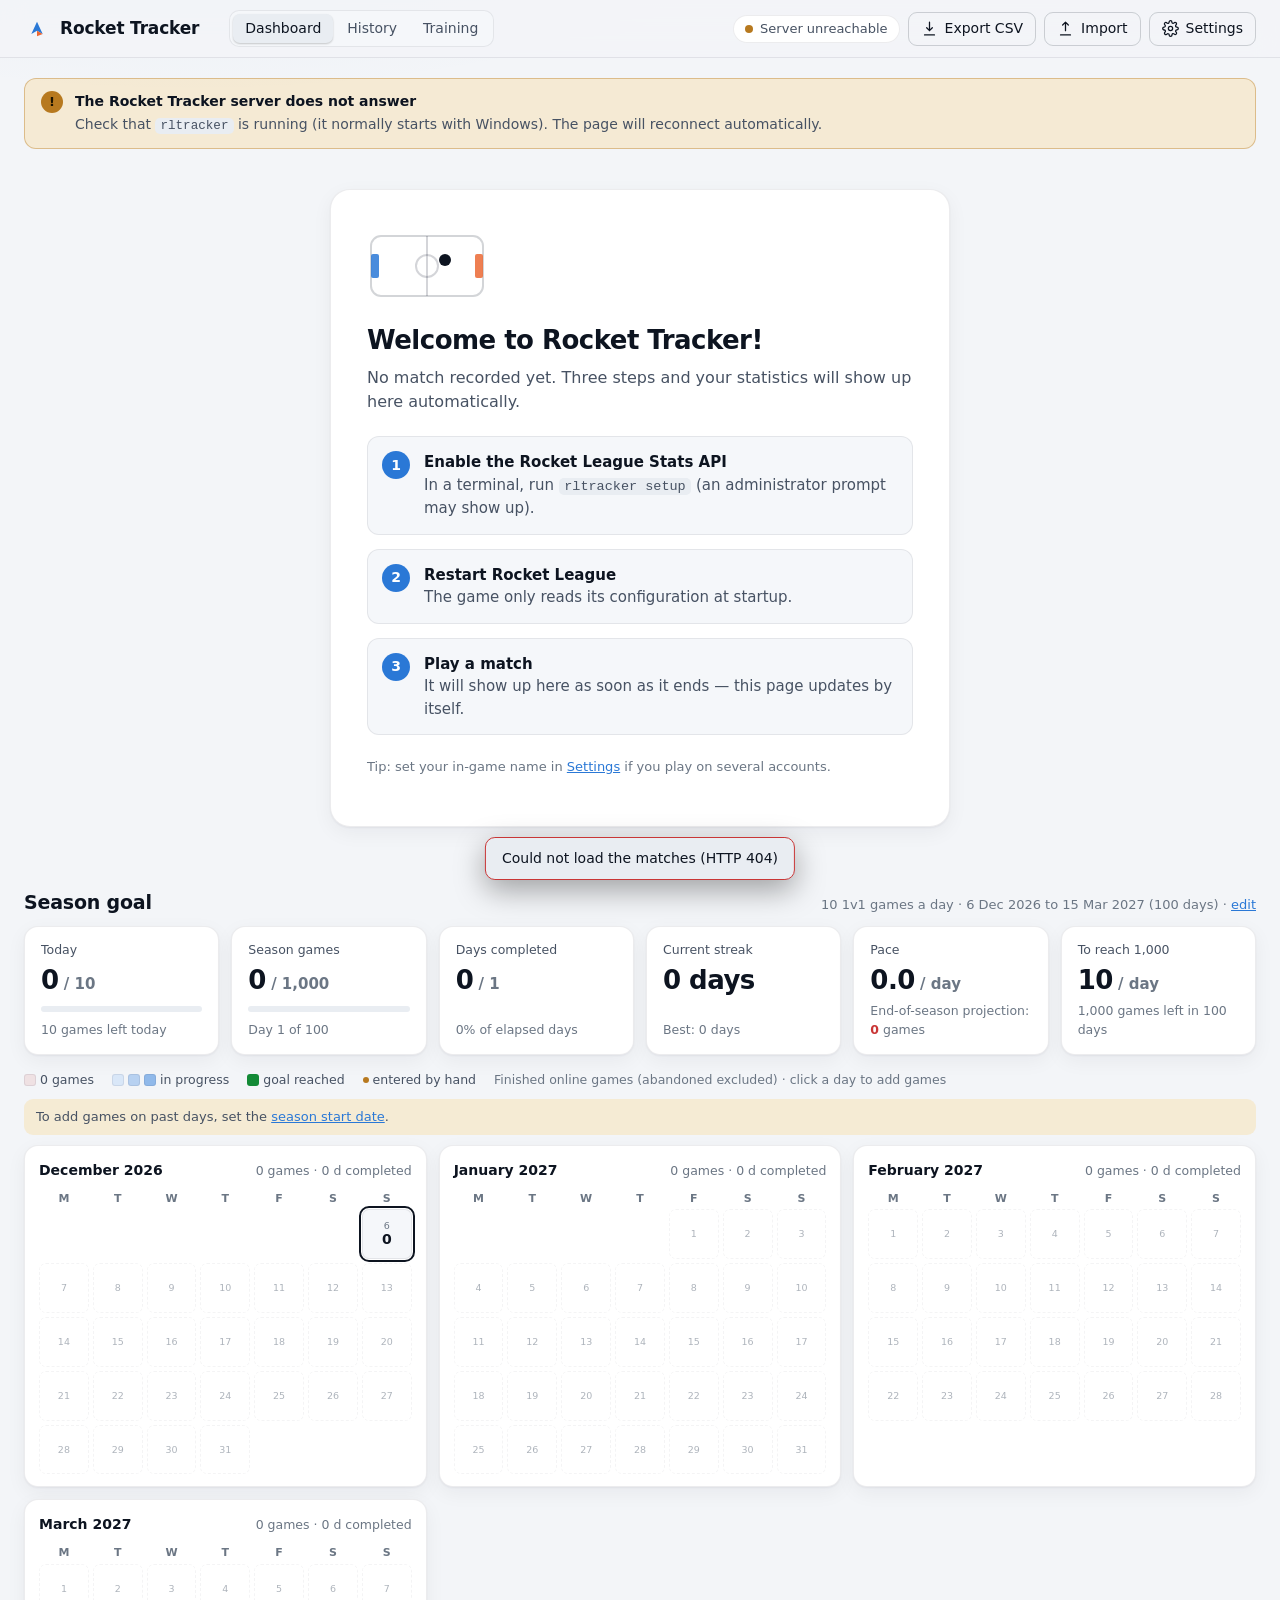
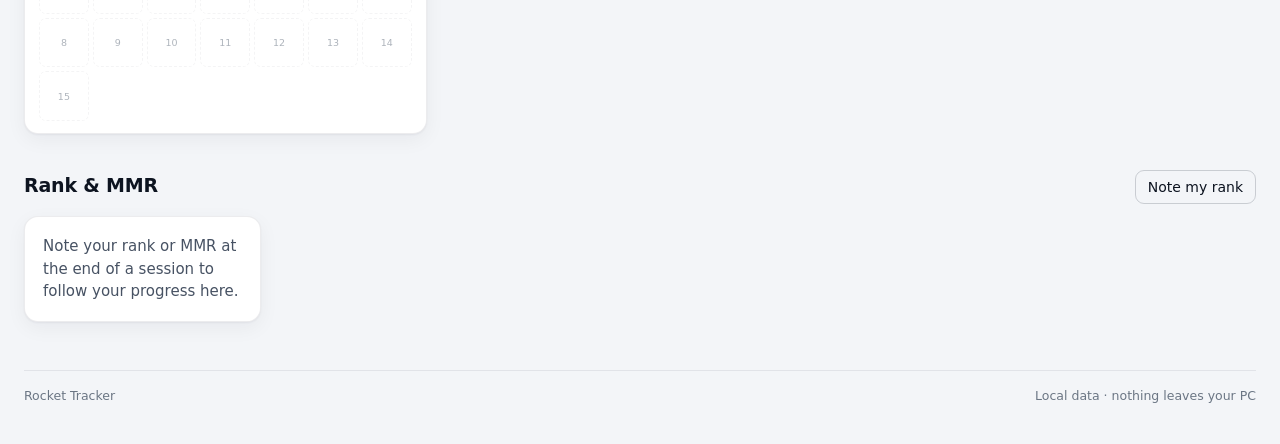
==== commit 332e4139: "Add a training page: warm-up timer, mechanics to target, breaks (v0.18.0) The Training page (#/train" ====
--- a/web/index.html
+++ b/web/index.html
@@ -22,6 +22,7 @@
       <nav class="nav" data-i18n-attr="aria-label:ui.mainNav">
         <a href="#/" data-nav="dash" data-i18n="nav.dash">Tableau de bord</a>
         <a href="#/history" data-nav="history" data-i18n="nav.history">Historique</a>
+        <a href="#/training" data-nav="training" data-i18n="nav.training">Entraînement</a>
         <a href="#/players" data-nav="players" id="nav-players" hidden data-i18n="nav.players">Joueurs</a>
       </nav>
       <div class="topbar-actions">
@@ -33,6 +34,7 @@
         <button type="button" id="profile-del" class="icon-btn" hidden data-i18n-attr="title:profile.delete;aria-label:profile.delete">
           <svg viewBox="0 0 24 24" aria-hidden="true"><path d="M4 7h16M10 11v6M14 11v6M6 7l1 13h10l1-13M9 7V4h6v3"/></svg>
         </button>
+        <button type="button" id="timer-pill" class="pill pill-live timer-pill" hidden data-i18n-attr="title:trn.pillTip"></button>
         <span id="conn-pill" class="pill pill-muted" data-i18n-attr="title:st.pillTip">
           <span class="dot"></span><span class="pill-label" data-i18n="ui.connecting">Connexion…</span>
         </span>
@@ -173,6 +175,16 @@
           <div class="kpi-grid" id="kpis"></div>
         </section>
 
+        <!-- What wins your matches -->
+        <section class="section" aria-labelledby="h-wf">
+          <div class="section-head">
+            <h2 id="h-wf" data-i18n="wf.title">Ce qui fait gagner vos matchs</h2>
+            <p class="section-sub" id="wf-sub"></p>
+          </div>
+          <div class="sit-grid" id="win-factors"></div>
+          <div class="card wf-focus" id="wf-focus"></div>
+        </section>
+
         <!-- Progression -->
         <section class="section" aria-labelledby="h-prog">
           <div class="section-head">
@@ -236,6 +248,10 @@
             <div class="card tilt-card" id="tilt"></div>
             <figure class="card chart-card"><figcaption><span class="card-title" data-i18n="ui.wrBySessionNo">% de victoire selon le n° du match dans la session</span><span class="card-meta" id="m-sess"></span></figcaption><div class="chart-box"><canvas id="c-session"></canvas></div></figure>
           </div>
+          <div class="card table-card mt">
+            <div class="table-title"><span class="card-title" data-i18n="fatigue.title">Vos stats au fil de la session</span><span class="card-meta" data-i18n="fatigue.sub">moyennes selon le n° du match · écart vs les 2 premiers</span></div>
+            <div class="table-scroll"><table class="data-table" id="t-fatigue"></table></div>
+          </div>
         </section>
 
         <!-- Days & hours -->
@@ -265,6 +281,34 @@
           </div>
           <div class="mech-grid" id="mechanics"></div>
           <div class="card split-card" id="split"></div>
+        </section>
+
+        <!-- On the field: touches, goal placement, demolitions -->
+        <section class="section" aria-labelledby="h-field">
+          <div class="section-head">
+            <h2 id="h-field" data-i18n="field.title">Sur le terrain</h2>
+            <p class="section-sub" id="field-sub"></p>
+          </div>
+          <div class="grid field-grid" id="field-grid">
+            <div class="card field-card">
+              <h3 data-i18n="field.touchesTitle">Où vous touchez la balle</h3>
+              <div class="touch-wrap">
+                <div class="touch-map"><span class="map-end" data-i18n="field.theirGoal">But adverse</span><canvas id="touch-map" role="img"></canvas><span class="map-end" data-i18n="field.yourGoal">Votre but</span></div>
+                <div class="sit-rows" id="touch-facts"></div>
+              </div>
+            </div>
+            <div class="card field-card">
+              <h3 data-i18n="field.goalsTitle">Où les buts entrent</h3>
+              <div class="goal-pair"><div class="goal-view" id="goal-scored"></div><div class="goal-view" id="goal-conceded"></div></div>
+              <div class="sit-rows two" id="goal-facts"></div>
+              <div class="sit-foot" data-i18n="field.goalsFoot">Vue depuis le terrain · haut = moitié supérieure de la cage</div>
+            </div>
+            <div class="card field-card">
+              <h3 data-i18n="field.demosTitle">Démolitions</h3>
+              <div class="sit-rows" id="demo-facts"></div>
+              <div class="sit-foot" data-i18n="field.demosFoot">Par match · 2 démolitions subies ou plus = « souvent »</div>
+            </div>
+          </div>
         </section>
 
         <!-- Statfeed + arenas -->
@@ -310,6 +354,43 @@
           <div class="table-scroll"><table class="data-table matches-table" id="t-matches"></table></div>
           <div class="table-foot"><button type="button" class="btn btn-ghost" id="more-matches" hidden data-i18n="common.showMore">Afficher plus</button></div>
         </div>
+      </section>
+    </div>
+
+    <!-- Training (#/training): warm-up plan and timer, mechanics to work on, breaks, effect of the warm-up -->
+    <div id="view-training" hidden>
+      <div class="page-head">
+        <h1 id="h-training" tabindex="-1" data-i18n="nav.training">Entraînement</h1>
+        <p class="section-sub" id="train-sub"></p>
+      </div>
+      <section class="section" aria-labelledby="h-training">
+        <div class="grid grid-train">
+          <div class="card train-card" id="train-plan"></div>
+          <div class="card train-card" id="train-focus"></div>
+        </div>
+      </section>
+      <section class="section" aria-labelledby="h-breaks">
+        <div class="section-head">
+          <h2 id="h-breaks" data-i18n="trn.breaksTitle">Pauses pendant le jeu</h2>
+          <p class="section-sub" data-i18n="trn.breaksSub">Un Pomodoro pour les matchs : une notification Windows à intervalles réguliers</p>
+        </div>
+        <div class="card train-card" id="train-breaks"></div>
+      </section>
+      <section class="section" aria-labelledby="h-effect">
+        <div class="section-head">
+          <h2 id="h-effect" data-i18n="trn.effectTitle">L’échauffement vous aide-t-il ?</h2>
+          <p class="section-sub" data-i18n="trn.effectSub">Vos 3 premiers matchs de session, avec et sans échauffement · tous les matchs du compte affiché</p>
+        </div>
+        <div class="card tilt-card" id="train-effect"></div>
+      </section>
+      <section class="section" aria-labelledby="h-trlog">
+        <div class="section-head">
+          <h2 id="h-trlog" data-i18n="trn.logTitle">Vos entraînements</h2>
+          <p class="section-sub" data-i18n="trn.logSub">Détectés en freeplay, en entraînement et sur les cartes d’atelier, ou enregistrés par le minuteur</p>
+        </div>
+        <div class="kpi-grid train-tiles" id="train-tiles"></div>
+        <div class="chips train-foci" id="train-foci"></div>
+        <div class="card table-card mt"><div class="table-scroll"><table class="data-table" id="t-trainings"></table></div></div>
       </section>
     </div>
 
--- a/web/style.css
+++ b/web/style.css
@@ -355,6 +355,7 @@
 .tag-select { height: 28px; font-size: 12.5px; padding: 0 26px 0 8px; background-position: calc(100% - 13px) 12px, calc(100% - 8px) 12px; }
 .del-btn { border: 0; background: transparent; color: var(--muted); width: 30px; height: 30px; border-radius: 7px; cursor: pointer; display: inline-grid; place-items: center; }
 .del-btn:hover { background: var(--loss-soft); color: var(--loss); }
+.del-btn:disabled { opacity: .35; cursor: default; background: transparent; color: var(--muted); }
 .del-btn svg { width: 16px; height: 16px; fill: none; stroke: currentColor; stroke-width: 1.8; stroke-linecap: round; stroke-linejoin: round; }
 .caret { display: inline-block; transition: transform .15s; color: var(--muted); }
 tr.open .caret { transform: rotate(90deg); }
@@ -411,15 +412,78 @@
 
 .footer { margin-top: 48px; padding-top: 16px; border-top: 1px solid var(--border); display: flex; justify-content: space-between; flex-wrap: wrap; gap: 8px; font-size: 12.5px; color: var(--muted); }
 
+/* ---------- What wins / on the field ---------- */
+.wf h3 { display: flex; align-items: center; gap: 8px; flex-wrap: wrap; }
+.chip.up { background: var(--win-soft); color: var(--win); }
+.chip.down { background: var(--loss-soft); color: var(--loss); }
+.wf-empty { grid-column: 1 / -1; margin: 0; }
+.wf-focus { margin-top: 12px; padding: 12px 16px; display: flex; align-items: center; flex-wrap: wrap; gap: 8px; font-size: 13.5px; }
+.wf-focus-label { font-weight: 600; margin-right: 2px; }
+.chip.focus-chip { font-size: 12.5px; padding: 3px 9px; background: var(--us-soft); color: var(--text); }
+.wf-plan { margin-left: auto; font-weight: 600; }
+.wf-why { flex-basis: 100%; }
+.field-grid { grid-template-columns: minmax(0, 5fr) minmax(0, 4fr) minmax(0, 3fr); }
+.field-card { padding: 16px; display: flex; flex-direction: column; gap: 12px; }
+.field-card h3 { font-size: 14px; font-weight: 600; }
+.touch-wrap { display: grid; grid-template-columns: auto minmax(0, 1fr); gap: 16px; align-items: start; }
+.touch-map { display: flex; flex-direction: column; align-items: center; gap: 4px; width: min(46vw, 230px); }
+.touch-map canvas { display: block; }
+.map-end { font-size: 11px; color: var(--muted); }
+.goal-pair { display: grid; grid-template-columns: 1fr 1fr; gap: 12px; }
+.goal-view svg { width: 100%; height: auto; display: block; }
+.goal-view .goal-frame { fill: none; stroke: var(--text-2); stroke-width: 3; stroke-linejoin: round; }
+.goal-view .goal-line { stroke: var(--border-strong); stroke-width: 1.5; }
+.goal-view .goal-dot { fill: var(--text); fill-opacity: .35; }
+.goal-view .goal-pct { font-size: 17px; font-weight: 650; fill: var(--text); paint-order: stroke; stroke: var(--surface); stroke-width: 4px; stroke-linejoin: round; }
+.goal-cap { font-size: 12.5px; color: var(--text-2); margin-top: 4px; text-align: center; }
+.sit-rows.two { grid-template-columns: 1fr 1fr; gap: 8px 18px; }
+.table-title { display: flex; align-items: baseline; justify-content: space-between; flex-wrap: wrap; gap: 4px 12px; padding: 14px 14px 4px; }
+
+/* ---------- Training ---------- */
+.grid-train { grid-template-columns: minmax(0, 3fr) minmax(0, 2fr); }
+.train-card { padding: 18px; display: flex; flex-direction: column; gap: 12px; }
+.train-card h3 { font-size: 14px; font-weight: 600; }
+.plan-rows { display: grid; gap: 8px; }
+.plan-row { display: grid; grid-template-columns: 22px minmax(0, 1fr) auto auto; gap: 8px; align-items: center; }
+.plan-no { font-size: 12px; color: var(--muted); text-align: center; }
+.plan-min { display: inline-flex; align-items: center; gap: 4px; font-size: 13px; color: var(--muted); }
+.plan-min input { width: 58px; height: 34px; padding: 0 8px; border-radius: var(--radius-sm); border: 1px solid var(--border-strong); background: var(--surface-2); color: var(--text); font: inherit; }
+.plan-len { display: inline-flex; align-items: center; gap: 6px; font-size: 13px; color: var(--text-2); }
+.btn-row { display: flex; flex-wrap: wrap; gap: 8px; align-items: center; }
+.timer-start { align-self: flex-start; }
+.timer-now { display: flex; align-items: center; gap: 18px; }
+.timer-clock { font-size: 52px; font-weight: 700; letter-spacing: -.02em; font-variant-numeric: tabular-nums; line-height: 1; }
+.timer-focus { font-size: 18px; font-weight: 650; }
+.timer-meter { height: 8px; }
+.timer-meter::after { display: none; }
+.timer-meter span { transition: width .5s linear; }
+.plan-steps { list-style: none; margin: 0; padding: 0; display: grid; gap: 4px; font-size: 13px; color: var(--text-2); }
+.plan-steps li { display: flex; justify-content: space-between; padding: 6px 10px; border-radius: 8px; background: var(--surface-2); }
+.plan-steps li.done { color: var(--muted); text-decoration: line-through; }
+.plan-steps li.cur { background: var(--us-soft); color: var(--text); font-weight: 600; }
+.drill { font-size: 13px; color: var(--text-2); padding: 10px 12px; border-radius: 10px; background: var(--surface-2); border-left: 3px solid var(--us); }
+.focus-list { margin: 0; padding-left: 20px; display: grid; gap: 12px; }
+.focus-list li::marker { color: var(--muted); font-weight: 600; }
+.focus-name { font-weight: 650; }
+.focus-list .drill { margin-top: 6px; }
+.breaks-row { display: flex; flex-wrap: wrap; gap: 12px 24px; align-items: center; font-size: 13.5px; }
+.breaks-row label { display: inline-flex; align-items: center; gap: 8px; }
+.train-tiles { grid-template-columns: repeat(4, minmax(0, 1fr)); }
+.train-foci { margin-top: 12px; }
+.timer-pill { cursor: pointer; font: inherit; font-size: 12.5px; border: 0; }
+
 /* ---------- Responsive ---------- */
 @media (max-width: 1200px) {
   .kpi-grid { grid-template-columns: repeat(4, minmax(0, 1fr)); }
   .mech-grid { grid-template-columns: repeat(3, minmax(0, 1fr)); }
   .sit-grid { grid-template-columns: repeat(2, minmax(0, 1fr)); }
   .sit-wide .sit-rows { grid-template-columns: repeat(2, minmax(0, 1fr)); }
+  .field-grid { grid-template-columns: repeat(2, minmax(0, 1fr)); }
+  .field-grid > :first-child { grid-column: 1 / -1; }
+  .train-tiles { grid-template-columns: repeat(2, minmax(0, 1fr)); }
 }
 @media (max-width: 900px) {
-  .grid-2, .grid-activity, .grid-mental, .detail-grid { grid-template-columns: minmax(0, 1fr); }
+  .grid-2, .grid-activity, .grid-mental, .grid-train, .detail-grid { grid-template-columns: minmax(0, 1fr); }
   .live { grid-template-columns: 1fr auto; }
   .live-me { grid-column: 1 / -1; }
   .filter-count { margin-left: 0; width: 100%; }
@@ -435,6 +499,9 @@
   .mech-grid { grid-template-columns: repeat(2, minmax(0, 1fr)); }
   .sit-grid { grid-template-columns: minmax(0, 1fr); }
   .sit-wide .sit-rows { grid-template-columns: minmax(0, 1fr); }
+  .field-grid { grid-template-columns: minmax(0, 1fr); }
+  .touch-wrap { grid-template-columns: minmax(0, 1fr); justify-items: center; }
+  .touch-wrap .sit-rows { width: 100%; }
   .chart-box { height: 210px; }
   .filters { gap: 12px; }
   .live { grid-template-columns: 1fr; }
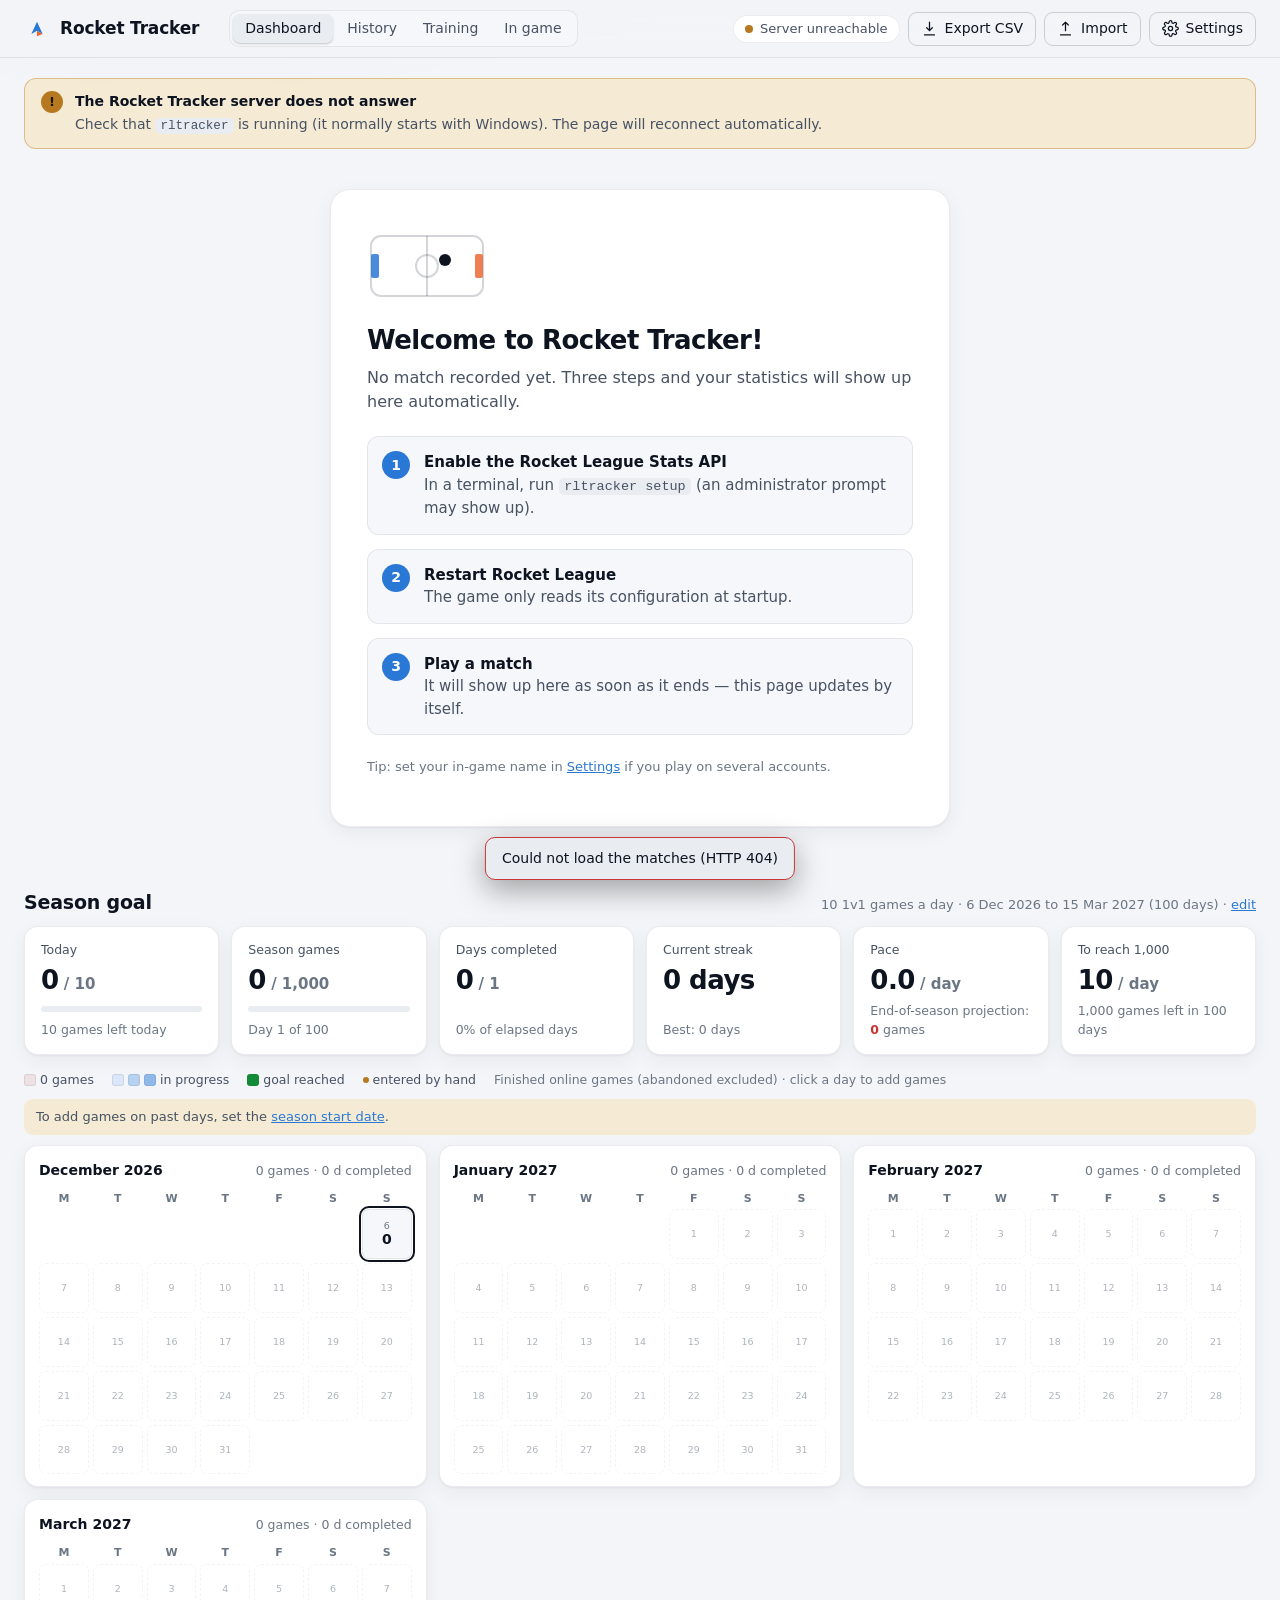
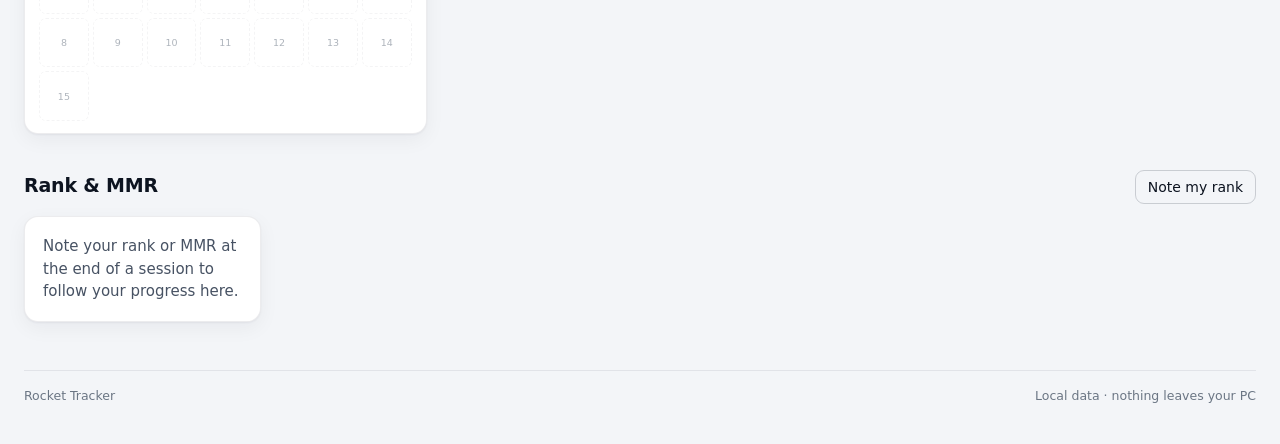
==== commit 25808ee3: "Add an in-game page: the match being played, full screen (v0.19.0) The In game page (#/live) shows o" ====
--- a/web/index.html
+++ b/web/index.html
@@ -23,6 +23,7 @@
         <a href="#/" data-nav="dash" data-i18n="nav.dash">Tableau de bord</a>
         <a href="#/history" data-nav="history" data-i18n="nav.history">Historique</a>
         <a href="#/training" data-nav="training" data-i18n="nav.training">Entraînement</a>
+        <a href="#/live" data-nav="live" class="nav-live"><span class="dot" aria-hidden="true"></span><span data-i18n="nav.live">En partie</span></a>
         <a href="#/players" data-nav="players" id="nav-players" hidden data-i18n="nav.players">Joueurs</a>
       </nav>
       <div class="topbar-actions">
@@ -449,6 +450,24 @@
     <!-- Match page (#/match/<id>) -->
     <div id="view-match" hidden></div>
 
+    <!-- In game (#/live): the match being played, full screen if wanted -->
+    <div id="view-live" class="view-live" hidden>
+      <div class="page-head">
+        <div>
+          <h1 id="h-live" tabindex="-1" data-i18n="nav.live">En partie</h1>
+          <p class="section-sub" id="live-sub"></p>
+        </div>
+        <div class="live-actions">
+          <label class="switch" id="live-auto-wrap"><input type="checkbox" id="live-auto"><span class="track"></span><span data-i18n="live.auto">Ouvrir au début de chaque partie</span></label>
+          <button type="button" class="btn" id="live-fs" data-i18n-attr="title:live.fsTip">
+            <svg viewBox="0 0 24 24" aria-hidden="true"><path d="M4 9V4h5M20 9V4h-5M4 15v5h5M20 15v5h-5"/></svg>
+            <span id="live-fs-label" data-i18n="live.fs">Plein écran</span>
+          </button>
+        </div>
+      </div>
+      <div id="live-body"></div>
+    </div>
+
     <!-- Players & leaderboard (#/players, server mode) -->
     <div id="view-players" hidden>
       <div class="page-head">
--- a/web/style.css
+++ b/web/style.css
@@ -931,3 +931,94 @@
   .players-grid { grid-template-columns: 1fr; }
   .user-menu { gap: 4px; }
 }
+
+/* in-game view (#/live) */
+.nav-live { display: inline-flex; align-items: center; gap: 6px; }
+.nav-live .dot { display: none; width: 7px; height: 7px; border-radius: 50%; background: var(--loss); box-shadow: 0 0 0 3px var(--loss-soft); animation: pulse 1.6s infinite; }
+.nav-live.is-live .dot { display: inline-block; }
+.live-open { grid-column: 1 / -1; justify-self: end; font-size: 13px; font-weight: 600; }
+.live-actions { display: flex; align-items: center; gap: 10px 18px; flex-wrap: wrap; }
+.lv-hero { margin-top: 14px; padding: 18px 22px; display: grid; grid-template-columns: minmax(0, 1fr) auto minmax(0, 1fr); align-items: center; gap: 14px 24px;
+  background: linear-gradient(90deg, var(--lv-left, var(--us-soft)), transparent 38%, transparent 62%, var(--lv-right, var(--them-soft))), var(--surface); }
+.lv-team { display: flex; flex-direction: column; align-items: center; gap: 6px; }
+.lv-tl { font-size: 12px; color: var(--text-2); font-weight: 600; text-transform: uppercase; letter-spacing: .07em; }
+.lv-n { font-size: clamp(56px, 9vw, 120px); font-weight: 750; line-height: .95; letter-spacing: -.03em; padding: 0 16px 6px; border-bottom: 5px solid; min-width: 1.4em; text-align: center; }
+.lv-team.blue .lv-n { border-color: var(--us); }
+.lv-team.orange .lv-n { border-color: var(--them); }
+.lv-hero.mine-orange { --lv-left: var(--them-soft); --lv-right: var(--us-soft); }
+.lv-mid { display: flex; flex-direction: column; align-items: center; gap: 8px; }
+.lv-clock { font-size: clamp(30px, 4.5vw, 56px); font-weight: 700; letter-spacing: -.02em; }
+.lv-clock.ot { color: var(--warn); }
+.lv-state { font-size: 13.5px; font-weight: 650; padding: 3px 12px; border-radius: 999px; background: var(--surface-3); color: var(--text-2); white-space: nowrap; }
+.lv-state.up { background: var(--win-soft); color: var(--win); }
+.lv-state.down { background: var(--loss-soft); color: var(--loss); }
+.lv-me { grid-column: 1 / -1; display: flex; justify-content: center; flex-wrap: wrap; gap: 8px 26px; font-size: 13px; color: var(--text-2); border-top: 1px solid var(--border); padding-top: 12px; text-align: center; }
+.lv-me b { display: block; font-size: 22px; color: var(--text); font-weight: 650; }
+.lv-hero .mp-note { grid-column: 1 / -1; }
+.lv-grid { margin-top: 16px; display: grid; grid-template-columns: repeat(2, minmax(0, 1fr)); gap: 16px; }
+.lv-card { padding: 16px 18px; }
+.lv-when { margin: 0; font-weight: 600; }
+.lv-big { font-size: 46px; font-weight: 750; letter-spacing: -.02em; line-height: 1.1; margin-top: 6px; }
+.lv-meter { height: 8px; margin: 6px 0 10px; }
+.lv-list { list-style: none; margin: 0; padding: 0; display: grid; gap: 2px; font-size: 13.5px; }
+.lv-list li { display: flex; align-items: center; justify-content: space-between; gap: 12px; padding: 6px 0; border-bottom: 1px solid var(--border); color: var(--text-2); }
+.lv-list li:last-child { border-bottom: 0; }
+.lv-list b { color: var(--text); font-weight: 650; display: inline-flex; align-items: center; gap: 6px; text-align: right; }
+.lv-list b.pos { color: var(--win); }
+.lv-list b.neg { color: var(--loss); }
+.lv-list .lv-warn { display: block; color: var(--text); background: var(--warn-soft); border-radius: var(--radius-sm); padding: 7px 10px; border: 0; margin: 4px 0; }
+.view-live .mp-span, .view-live > #live-body > .live-met { margin-top: 16px; }
+.view-live #live-body > .live-met { padding: 12px 18px; border: 1px solid var(--border); border-radius: var(--radius); background: var(--surface); }
+.lv-idle { margin-top: 14px; padding: 16px 18px; display: flex; align-items: center; gap: 14px; }
+.lv-idle p { margin: 2px 0 0; }
+.lv-idle-dot { width: 12px; height: 12px; border-radius: 50%; background: var(--muted); flex: none; }
+.lv-idle-dot.on { background: var(--win); box-shadow: 0 0 0 4px var(--win-soft); }
+.lv-last-score { display: flex; align-items: center; gap: 14px; margin-bottom: 12px; }
+.lv-last-n { font-size: 34px; font-weight: 750; letter-spacing: -.02em; }
+.lv-last .lv-me { justify-content: flex-start; }
+.lv-link { margin: 12px 0 0; font-size: 13.5px; font-weight: 600; }
+/* Full screen: the view alone, on the page background, bigger. */
+.view-live:fullscreen { background: var(--bg); overflow-y: auto; padding: 8px clamp(16px, 3vw, 48px) 32px; }
+.view-live:fullscreen .lv-me b { font-size: 28px; }
+.view-live:fullscreen .lv-me { font-size: 14.5px; }
+.view-live:fullscreen #live-auto-wrap { display: none; }
+@media (max-width: 900px) {
+  .lv-grid { grid-template-columns: minmax(0, 1fr); }
+}
+@media (max-width: 640px) {
+  .nav { overflow-x: auto; }
+  .nav a { flex: none; }
+  .lv-hero { padding: 14px; gap: 10px 12px; }
+  .lv-n { padding: 0 8px 4px; }
+  .lv-me { gap: 8px 16px; }
+  .lv-me b { font-size: 18px; }
+}
+
+/* ---------- Installation wizard (setup.html) ---------- */
+.wiz { max-width: 760px; display: grid; gap: 16px; }
+.wiz > h1 { font-size: 26px; letter-spacing: -.01em; }
+.wiz > p { margin: -8px 0 4px; }
+.wiz-step { display: flex; gap: 16px; padding: 20px; }
+.wiz-num { flex: none; width: 32px; height: 32px; border-radius: 50%; display: grid; place-items: center; font-weight: 700; background: var(--us-soft); color: var(--us); }
+.wiz-step.done .wiz-num { background: var(--win-soft); color: var(--win); }
+.wiz-body { flex: 1; min-width: 0; display: grid; gap: 12px; }
+.wiz-body h2 { font-size: 17px; }
+.wiz-body p { margin: 0; }
+.wiz-status:empty { display: none; }
+.wiz-status { font-size: 14px; color: var(--text-2); overflow-wrap: anywhere; }
+.wiz-status.ok { color: var(--win); }
+.wiz-status.warn { color: var(--warn); }
+.wiz-error { font-size: 14px; color: var(--loss); overflow-wrap: anywhere; }
+.wiz-choices { display: grid; gap: 8px; }
+.wiz-choice { display: flex; gap: 12px; align-items: flex-start; padding: 12px 14px; border: 1px solid var(--border-strong); border-radius: var(--radius-sm); cursor: pointer; }
+.wiz-choice:has(input:checked) { border-color: var(--us); background: var(--us-soft); }
+.wiz-choice input { margin-top: 4px; accent-color: var(--us); }
+.wiz-choice > span { display: grid; gap: 2px; }
+.wiz-form { display: grid; gap: 12px; }
+.wiz-check { display: flex; gap: 10px; align-items: flex-start; font-size: 14px; cursor: pointer; }
+.wiz-check input { margin-top: 4px; accent-color: var(--us); }
+.btn:disabled { opacity: .55; cursor: default; }
+@media (max-width: 600px) {
+  .wiz-step { padding: 16px; gap: 12px; }
+  .wiz-num { width: 26px; height: 26px; font-size: 13px; }
+}
